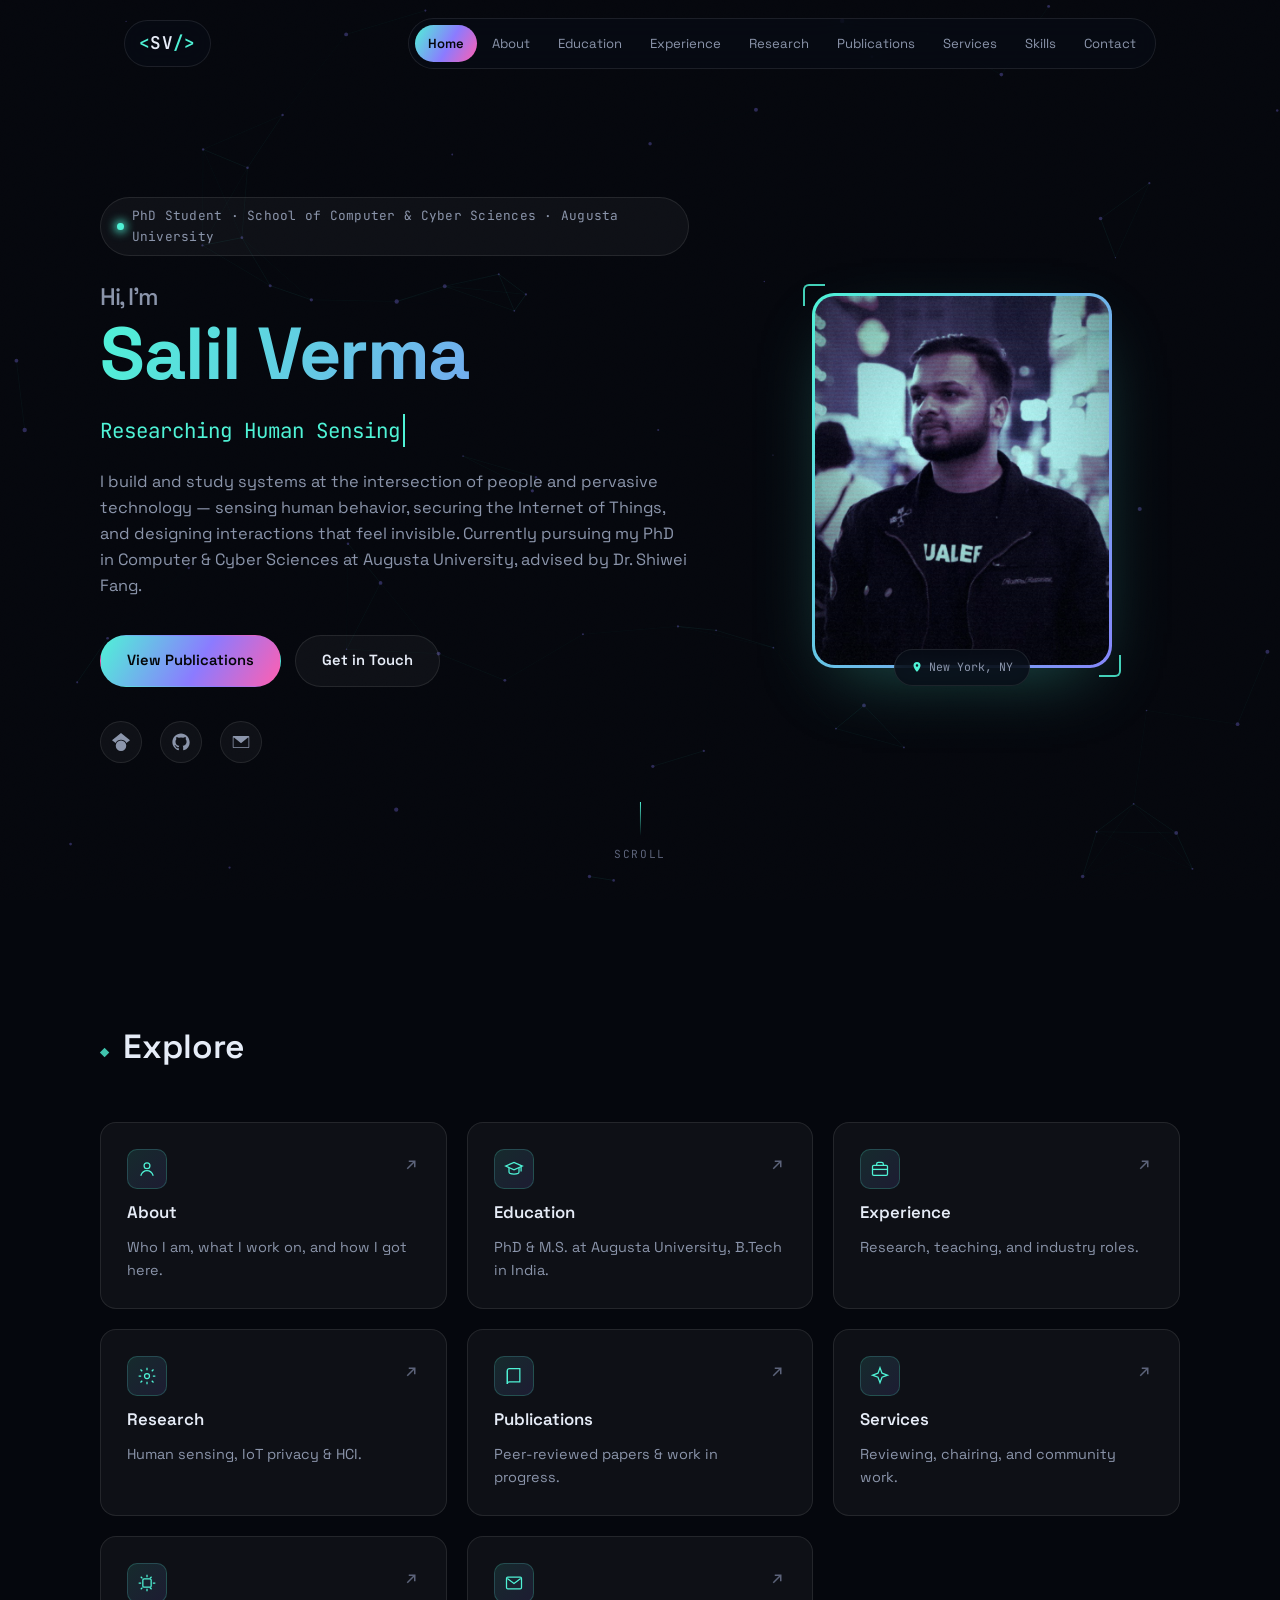
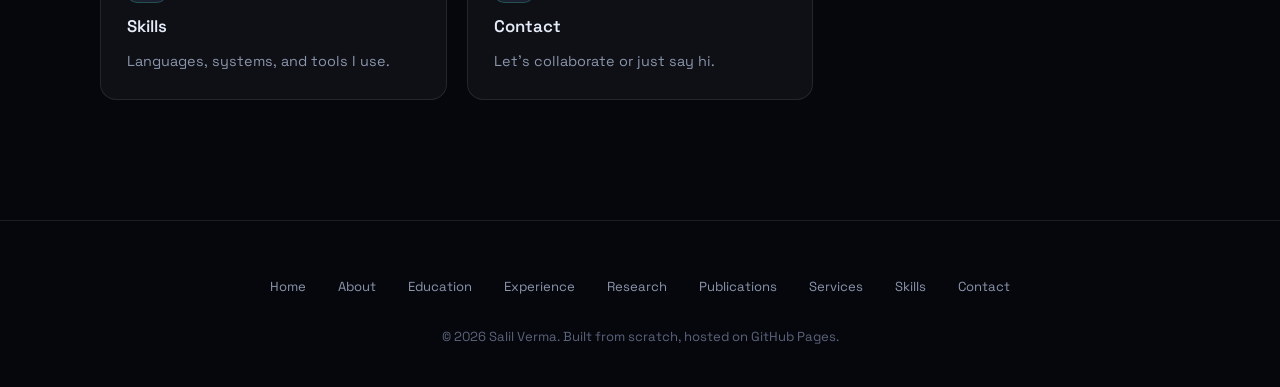
==== index.html @ 8c960db6 "Remove homepage stat cards Co-Authored-By: Claude Sonnet 5 <noreply@anthropic.com> Claude-Session: h" ====
<!DOCTYPE html>
<html lang="en">
<head>
<meta charset="UTF-8">
<meta name="viewport" content="width=device-width, initial-scale=1.0, viewport-fit=cover">
<title>Salil Verma — PhD Researcher | Human Sensing, IoT Privacy &amp; HCI</title>
<meta name="description" content="Salil Verma is a PhD student at the School of Computer and Cyber Sciences, Augusta University, researching human sensing, IoT privacy, and human-computer interaction.">
<meta name="keywords" content="Salil Verma, PhD Student, Augusta University, School of Computer and Cyber Sciences, Human Sensing, IoT Privacy, Human-Computer Interaction, HCI, Cyber-Physical Systems, Cyber Security Research">
<meta name="author" content="Salil Verma">
<meta name="robots" content="index, follow">
<link rel="canonical" href="https://salil5911.github.io/Personal_Web/">

<!-- Open Graph -->
<meta property="og:type" content="profile">
<meta property="og:title" content="Salil Verma — PhD Researcher | Human Sensing, IoT Privacy &amp; HCI">
<meta property="og:description" content="PhD student at the School of Computer and Cyber Sciences, Augusta University. Researching human sensing, IoT privacy, and human-computer interaction.">
<meta property="og:url" content="https://salil5911.github.io/Personal_Web/">
<meta property="og:image" content="https://salil5911.github.io/Personal_Web/assets/img/og-image.png">
<meta property="og:site_name" content="Salil Verma">

<!-- Twitter -->
<meta name="twitter:card" content="summary_large_image">
<meta name="twitter:title" content="Salil Verma — PhD Researcher | Human Sensing, IoT Privacy &amp; HCI">
<meta name="twitter:description" content="PhD student at the School of Computer and Cyber Sciences, Augusta University. Researching human sensing, IoT privacy, and human-computer interaction.">
<meta name="twitter:image" content="https://salil5911.github.io/Personal_Web/assets/img/og-image.png">

<link rel="icon" type="image/svg+xml" href="assets/img/favicon.svg">
<link rel="preconnect" href="https://fonts.googleapis.com">
<link rel="preconnect" href="https://fonts.gstatic.com" crossorigin>
<link href="https://fonts.googleapis.com/css2?family=Space+Grotesk:wght@400;500;600;700&family=JetBrains+Mono:wght@400;500;600&display=swap" rel="stylesheet">
<link rel="stylesheet" href="assets/css/style.css">

<script type="application/ld+json">
{
  "@context": "https://schema.org",
  "@type": "Person",
  "name": "Salil Verma",
  "url": "https://salil5911.github.io/Personal_Web/",
  "image": "https://salil5911.github.io/Personal_Web/assets/img/profile.jpg",
  "email": "mailto:salverma@augusta.edu",
  "jobTitle": "PhD Student",
  "affiliation": {
    "@type": "CollegeOrUniversity",
    "name": "Augusta University, School of Computer and Cyber Sciences",
    "url": "https://www.augusta.edu/ccs/"
  },
  "alumniOf": [
    { "@type": "CollegeOrUniversity", "name": "Augusta University" },
    { "@type": "CollegeOrUniversity", "name": "Jaypee University of Information Technology" }
  ],
  "knowsAbout": ["Human Sensing", "IoT Privacy", "Human-Computer Interaction", "Cyber-Physical Systems", "Cyber Security", "Ubiquitous Computing"],
  "sameAs": [
    "https://scholar.google.com/citations?user=LxXRFHMAAAAJ&hl=en",
    "https://github.com/salil5911"
  ]
}
</script>
</head>
<body>

<div class="noise-overlay" aria-hidden="true"></div>
<canvas id="net-canvas" aria-hidden="true"></canvas>

<div class="progress-bar" id="progress-bar" aria-hidden="true"></div>

<header class="nav-wrap">
  <nav class="nav" aria-label="Primary">
    <a href="index.html" class="nav-logo" aria-label="Salil Verma — home">
      <span class="nav-logo-bracket">&lt;</span>SV<span class="nav-logo-bracket">/&gt;</span>
    </a>
    <button class="nav-toggle" id="nav-toggle" aria-expanded="false" aria-controls="nav-links" aria-label="Toggle menu">
      <span></span><span></span><span></span>
    </button>
    <ul class="nav-links" id="nav-links">
      <li><a href="index.html" class="active">Home</a></li>
      <li><a href="about.html">About</a></li>
      <li><a href="education.html">Education</a></li>
      <li><a href="experience.html">Experience</a></li>
      <li><a href="research.html">Research</a></li>
      <li><a href="publications.html">Publications</a></li>
      <li><a href="services.html">Services</a></li>
      <li><a href="skills.html">Skills</a></li>
      <li><a href="contact.html">Contact</a></li>
    </ul>
  </nav>
</header>

<main id="top">

  <!-- HERO -->
  <section class="hero" id="hero">
    <div class="hero-grid">
      <div class="hero-copy">
        <p class="hero-eyebrow reveal">
          <span class="dot-live" aria-hidden="true"></span>
          PhD Student · School of Computer &amp; Cyber Sciences · Augusta University
        </p>
        <h1 class="hero-title reveal">
          <span class="hero-hello">Hi, I'm</span>
          <span class="gradient-text">Salil Verma</span>
        </h1>
        <p class="hero-role reveal">
          <span id="typed-text" class="typed-text"></span><span class="typed-cursor" aria-hidden="true">&nbsp;</span>
        </p>
        <p class="hero-desc reveal">
          I build and study systems at the intersection of people and pervasive technology —
          sensing human behavior, securing the Internet of Things, and designing interactions
          that feel invisible. Currently pursuing my PhD in Computer &amp; Cyber Sciences at
          Augusta University, advised by Dr. Shiwei Fang.
        </p>
        <div class="hero-actions reveal">
          <a class="btn btn-primary" href="publications.html">
            View Publications
          </a>
          <a class="btn btn-ghost" href="contact.html">
            Get in Touch
          </a>
        </div>
        <div class="hero-social reveal" aria-label="Social links">
          <a href="https://scholar.google.com/citations?user=LxXRFHMAAAAJ&hl=en" target="_blank" rel="noopener" aria-label="Google Scholar">
            <svg viewBox="0 0 24 24" fill="currentColor" aria-hidden="true"><path d="M12 24a7 7 0 1 1 0-14 7 7 0 0 1 0 14zm0-24L0 9.5l4.838 3.94A8 8 0 0 1 12 9a8 8 0 0 1 7.162 4.44L24 9.5z"/></svg>
          </a>
          <a href="https://github.com/salil5911" target="_blank" rel="noopener" aria-label="GitHub">
            <svg viewBox="0 0 24 24" fill="currentColor" aria-hidden="true"><path d="M12 .5C5.73.5.5 5.73.5 12c0 5.08 3.29 9.39 7.86 10.91.58.1.79-.25.79-.56 0-.27-.01-1.17-.02-2.12-3.2.7-3.88-1.36-3.88-1.36-.52-1.33-1.28-1.69-1.28-1.69-1.04-.71.08-.69.08-.69 1.15.08 1.76 1.18 1.76 1.18 1.03 1.76 2.7 1.25 3.36.96.1-.75.4-1.25.73-1.54-2.55-.29-5.24-1.28-5.24-5.69 0-1.26.45-2.29 1.18-3.09-.12-.29-.51-1.46.11-3.05 0 0 .97-.31 3.18 1.18a11.1 11.1 0 0 1 5.8 0c2.2-1.49 3.17-1.18 3.17-1.18.63 1.59.24 2.76.12 3.05.73.8 1.18 1.83 1.18 3.09 0 4.42-2.7 5.4-5.26 5.68.41.36.78 1.06.78 2.14 0 1.55-.01 2.79-.01 3.17 0 .31.21.67.8.56A10.52 10.52 0 0 0 23.5 12C23.5 5.73 18.27.5 12 .5z"/></svg>
          </a>
          <a href="mailto:salverma@augusta.edu" aria-label="Email">
            <svg viewBox="0 0 24 24" fill="currentColor" aria-hidden="true"><path d="M2 4h20a1 1 0 0 1 1 1v14a1 1 0 0 1-1 1H2a1 1 0 0 1-1-1V5a1 1 0 0 1 1-1zm19.4 2.1-9.1 7.1a.5.5 0 0 1-.6 0L2.6 6.1A.4.4 0 0 0 2 6.4V19h20V6.4a.4.4 0 0 0-.6-.3z"/></svg>
          </a>
        </div>
      </div>
      <div class="hero-portrait reveal">
        <div class="portrait-wrap">
          <div class="portrait-frame">
            <span class="corner corner-tl" aria-hidden="true"></span>
            <span class="corner corner-br" aria-hidden="true"></span>
            <div class="portrait-frame-inner">
              <img src="assets/img/profile.jpg" alt="Salil Verma" width="680" height="850" loading="eager">
              <div class="portrait-scanline" aria-hidden="true"></div>
            </div>
          </div>
          <span class="portrait-tag">
            <svg viewBox="0 0 24 24" fill="currentColor" aria-hidden="true"><path d="M12 2a7 7 0 0 0-7 7c0 5.25 7 13 7 13s7-7.75 7-13a7 7 0 0 0-7-7zm0 9.5A2.5 2.5 0 1 1 12 6.5a2.5 2.5 0 0 1 0 5z"/></svg>
            New York, NY
          </span>
        </div>
      </div>
    </div>
    <a href="#explore" class="scroll-cue" aria-label="Scroll to content">
      <span class="scroll-cue-line"></span>
      <span class="scroll-cue-text">scroll</span>
    </a>
  </section>

  <!-- QUICK STATS + EXPLORE HUB -->
  <section class="section" id="explore">
    <div class="section-inner">

      <h2 class="section-title reveal"><span class="tag-num">&#9670;</span> Explore</h2>
      <div class="explore-grid">

        <a class="explore-card reveal" href="about.html">
          <div class="explore-card-top">
            <div class="explore-card-icon">
              <svg viewBox="0 0 24 24" fill="none" stroke="currentColor" stroke-width="1.5" aria-hidden="true"><circle cx="12" cy="8" r="3.5"></circle><path d="M4.5 20c1.5-4 4.5-6 7.5-6s6 2 7.5 6"></path></svg>
            </div>
            <span class="explore-card-arrow"><svg viewBox="0 0 24 24" fill="none" stroke="currentColor" stroke-width="2"><path d="M7 17 17 7M9 7h8v8"></path></svg></span>
          </div>
          <h3>About</h3>
          <p>Who I am, what I work on, and how I got here.</p>
        </a>

        <a class="explore-card reveal" href="education.html">
          <div class="explore-card-top">
            <div class="explore-card-icon">
              <svg viewBox="0 0 24 24" fill="none" stroke="currentColor" stroke-width="1.5" aria-hidden="true"><path d="M2 8.5 12 4l10 4.5-10 4.5-10-4.5Z"></path><path d="M6 10.7v4.8c0 1.4 2.7 2.5 6 2.5s6-1.1 6-2.5v-4.8"></path><path d="M20.5 9v6"></path></svg>
            </div>
            <span class="explore-card-arrow"><svg viewBox="0 0 24 24" fill="none" stroke="currentColor" stroke-width="2"><path d="M7 17 17 7M9 7h8v8"></path></svg></span>
          </div>
          <h3>Education</h3>
          <p>PhD &amp; M.S. at Augusta University, B.Tech in India.</p>
        </a>

        <a class="explore-card reveal" href="experience.html">
          <div class="explore-card-top">
            <div class="explore-card-icon">
              <svg viewBox="0 0 24 24" fill="none" stroke="currentColor" stroke-width="1.5" aria-hidden="true"><rect x="3" y="7.5" width="18" height="12" rx="1.5"></rect><path d="M8 7.5V6a2 2 0 0 1 2-2h4a2 2 0 0 1 2 2v1.5"></path><path d="M3 12.5h18"></path></svg>
            </div>
            <span class="explore-card-arrow"><svg viewBox="0 0 24 24" fill="none" stroke="currentColor" stroke-width="2"><path d="M7 17 17 7M9 7h8v8"></path></svg></span>
          </div>
          <h3>Experience</h3>
          <p>Research, teaching, and industry roles.</p>
        </a>

        <a class="explore-card reveal" href="research.html">
          <div class="explore-card-top">
            <div class="explore-card-icon">
              <svg viewBox="0 0 24 24" fill="none" stroke="currentColor" stroke-width="1.5" aria-hidden="true"><circle cx="12" cy="12" r="3"></circle><path d="M12 2v3M12 19v3M4.2 4.2l2.1 2.1M17.7 17.7l2.1 2.1M2 12h3M19 12h3M4.2 19.8l2.1-2.1M17.7 6.3l2.1-2.1"></path></svg>
            </div>
            <span class="explore-card-arrow"><svg viewBox="0 0 24 24" fill="none" stroke="currentColor" stroke-width="2"><path d="M7 17 17 7M9 7h8v8"></path></svg></span>
          </div>
          <h3>Research</h3>
          <p>Human sensing, IoT privacy &amp; HCI.</p>
        </a>

        <a class="explore-card reveal" href="publications.html">
          <div class="explore-card-top">
            <div class="explore-card-icon">
              <svg viewBox="0 0 24 24" fill="none" stroke="currentColor" stroke-width="1.5" aria-hidden="true"><path d="M4 5.5A2.5 2.5 0 0 1 6.5 3H19v16H6.5A2.5 2.5 0 0 0 4 21.5v-16Z"></path><path d="M4 5.5v16"></path></svg>
            </div>
            <span class="explore-card-arrow"><svg viewBox="0 0 24 24" fill="none" stroke="currentColor" stroke-width="2"><path d="M7 17 17 7M9 7h8v8"></path></svg></span>
          </div>
          <h3>Publications</h3>
          <p>Peer-reviewed papers &amp; work in progress.</p>
        </a>

        <a class="explore-card reveal" href="services.html">
          <div class="explore-card-top">
            <div class="explore-card-icon">
              <svg viewBox="0 0 24 24" fill="none" stroke="currentColor" stroke-width="1.5" aria-hidden="true"><path d="m12 2 2.4 6.6L21 11l-6.6 2.4L12 20l-2.4-6.6L3 11l6.6-2.4Z"></path></svg>
            </div>
            <span class="explore-card-arrow"><svg viewBox="0 0 24 24" fill="none" stroke="currentColor" stroke-width="2"><path d="M7 17 17 7M9 7h8v8"></path></svg></span>
          </div>
          <h3>Services</h3>
          <p>Reviewing, chairing, and community work.</p>
        </a>

        <a class="explore-card reveal" href="skills.html">
          <div class="explore-card-top">
            <div class="explore-card-icon">
              <svg viewBox="0 0 24 24" fill="none" stroke="currentColor" stroke-width="1.5" aria-hidden="true"><rect x="7" y="7" width="10" height="10" rx="1.5"></rect><path d="M12 2v3M12 19v3M2 12h3M19 12h3M4.5 4.5l2 2M17.5 4.5l-2 2M4.5 19.5l2-2M17.5 19.5l-2-2"></path></svg>
            </div>
            <span class="explore-card-arrow"><svg viewBox="0 0 24 24" fill="none" stroke="currentColor" stroke-width="2"><path d="M7 17 17 7M9 7h8v8"></path></svg></span>
          </div>
          <h3>Skills</h3>
          <p>Languages, systems, and tools I use.</p>
        </a>

        <a class="explore-card reveal" href="contact.html">
          <div class="explore-card-top">
            <div class="explore-card-icon">
              <svg viewBox="0 0 24 24" fill="none" stroke="currentColor" stroke-width="1.5" aria-hidden="true"><rect x="3" y="5" width="18" height="14" rx="1.5"></rect><path d="m4 6.5 8 6 8-6"></path></svg>
            </div>
            <span class="explore-card-arrow"><svg viewBox="0 0 24 24" fill="none" stroke="currentColor" stroke-width="2"><path d="M7 17 17 7M9 7h8v8"></path></svg></span>
          </div>
          <h3>Contact</h3>
          <p>Let's collaborate or just say hi.</p>
        </a>

      </div>
    </div>
  </section>

</main>

<footer class="site-footer">
  <nav class="footer-links" aria-label="Footer">
    <a href="index.html">Home</a>
    <a href="about.html">About</a>
    <a href="education.html">Education</a>
    <a href="experience.html">Experience</a>
    <a href="research.html">Research</a>
    <a href="publications.html">Publications</a>
    <a href="services.html">Services</a>
    <a href="skills.html">Skills</a>
    <a href="contact.html">Contact</a>
  </nav>
  <p>&copy; <span id="year"></span> Salil Verma. Built from scratch, hosted on GitHub Pages.</p>
</footer>

<script src="assets/js/main.js"></script>
</body>
</html>
---- assets/css/style.css ----
/* ---------- design tokens ---------- */
:root {
  --bg: #05070d;
  --bg-alt: #080b14;
  --surface: rgba(255, 255, 255, 0.04);
  --surface-border: rgba(255, 255, 255, 0.09);
  --text: #e6ecf7;
  --text-dim: #8b95ab;
  --text-dimmer: #5c637a;
  --cyan: #4ff3d6;
  --violet: #8b7bff;
  --pink: #ff5fb0;
  --gradient: linear-gradient(120deg, var(--cyan), var(--violet) 55%, var(--pink));
  --font-display: "Space Grotesk", system-ui, sans-serif;
  --font-mono: "JetBrains Mono", ui-monospace, "SFMono-Regular", monospace;
  --container: 1080px;
  --radius: 16px;
  color-scheme: dark;
}

/* ---------- reset ---------- */
* { box-sizing: border-box; }
html { scroll-behavior: smooth; }
body {
  margin: 0;
  background: var(--bg);
  color: var(--text);
  font-family: var(--font-display);
  line-height: 1.6;
  -webkit-font-smoothing: antialiased;
  overflow-x: hidden;
}
img { max-width: 100%; display: block; }
a { color: inherit; text-decoration: none; }
ul { list-style: none; margin: 0; padding: 0; }
h1, h2, h3, p { margin: 0; }
[hidden] { display: none !important; }

@media (prefers-reduced-motion: reduce) {
  html { scroll-behavior: auto; }
  * { animation-duration: 0.001ms !important; animation-iteration-count: 1 !important; transition-duration: 0.001ms !important; }
}

/* ---------- background layers ---------- */
#net-canvas {
  position: fixed;
  inset: 0;
  z-index: 0;
  width: 100%;
  height: 100%;
  opacity: 0.55;
}

.noise-overlay {
  position: fixed;
  inset: 0;
  z-index: 1;
  pointer-events: none;
  opacity: 0.035;
  mix-blend-mode: overlay;
  background-image: url("data:image/svg+xml,%3Csvg xmlns='http://www.w3.org/2000/svg' width='120' height='120'%3E%3Cfilter id='n'%3E%3CfeTurbulence type='fractalNoise' baseFrequency='0.9' numOctaves='2' stitchTiles='stitch'/%3E%3C/filter%3E%3Crect width='100%25' height='100%25' filter='url(%23n)'/%3E%3C/svg%3E");
}

.progress-bar {
  position: fixed;
  top: 0; left: 0;
  height: 2px;
  width: 0%;
  background: var(--gradient);
  z-index: 60;
  transition: width 0.1s linear;
}

/* ---------- nav ---------- */
.nav-wrap {
  position: fixed;
  top: 0; left: 0; right: 0;
  z-index: 50;
  padding: env(safe-area-inset-top, 0px) 0 0;
}
.nav {
  max-width: var(--container);
  margin: 0 auto;
  display: flex;
  align-items: center;
  justify-content: space-between;
  padding: 18px 24px;
}
.nav-logo {
  font-family: var(--font-mono);
  font-weight: 600;
  font-size: 1.1rem;
  letter-spacing: 0.02em;
  padding: 8px 14px;
  border-radius: 999px;
  background: rgba(8, 12, 22, 0.6);
  backdrop-filter: blur(12px);
  border: 1px solid var(--surface-border);
}
.nav-logo-bracket { color: var(--cyan); }

.nav-links {
  display: flex;
  gap: 2px;
  padding: 6px;
  border-radius: 999px;
  background: rgba(8, 12, 22, 0.6);
  backdrop-filter: blur(12px);
  border: 1px solid var(--surface-border);
}
.nav-links a {
  display: block;
  padding: 8px 13px;
  font-size: 0.82rem;
  white-space: nowrap;
  color: var(--text-dim);
  border-radius: 999px;
  transition: color 0.25s ease, background 0.25s ease;
}
.nav-links a:hover { color: var(--text); }
.nav-links a.active {
  color: var(--bg);
  background: var(--gradient);
  font-weight: 600;
}

.nav-toggle {
  display: none;
  flex-direction: column;
  justify-content: center;
  gap: 5px;
  width: 40px;
  height: 40px;
  border-radius: 10px;
  border: 1px solid var(--surface-border);
  background: rgba(8, 12, 22, 0.6);
  cursor: pointer;
}
.nav-toggle span {
  display: block;
  width: 18px;
  height: 2px;
  margin: 0 auto;
  background: var(--text);
  transition: transform 0.25s ease, opacity 0.25s ease;
}
.nav-toggle[aria-expanded="true"] span:nth-child(1) { transform: translateY(7px) rotate(45deg); }
.nav-toggle[aria-expanded="true"] span:nth-child(2) { opacity: 0; }
.nav-toggle[aria-expanded="true"] span:nth-child(3) { transform: translateY(-7px) rotate(-45deg); }

/* ---------- layout helpers ---------- */
main, header, footer { position: relative; z-index: 2; }

.section { padding: 120px 24px; }
.section-alt { background: linear-gradient(180deg, transparent, rgba(139, 123, 255, 0.035) 30%, rgba(139, 123, 255, 0.035) 70%, transparent); }
.section-inner { max-width: var(--container); margin: 0 auto; }

.section-title {
  font-size: clamp(1.6rem, 3vw, 2.1rem);
  font-weight: 600;
  margin-bottom: 48px;
  display: flex;
  align-items: baseline;
  gap: 14px;
}
.tag-num {
  font-family: var(--font-mono);
  font-size: 0.95rem;
  color: var(--cyan);
  opacity: 0.8;
}

/* ---------- hero ---------- */
.hero {
  min-height: 100svh;
  display: flex;
  flex-direction: column;
  align-items: center;
  justify-content: center;
  padding: 140px 24px 80px;
  position: relative;
}
.hero-inner { max-width: 760px; }

.hero-grid {
  display: grid;
  grid-template-columns: 1.15fr 0.85fr;
  grid-template-areas: "copy portrait";
  align-items: center;
  gap: 56px;
  max-width: 1080px;
  width: 100%;
  text-align: left;
}
.hero-copy { grid-area: copy; }
.hero-portrait { grid-area: portrait; display: flex; justify-content: center; }
.hero-copy .hero-desc { margin: 0 0 36px; }
.hero-copy .hero-actions,
.hero-copy .hero-social { justify-content: flex-start; }

/* ---------- portrait frame ---------- */
.portrait-wrap {
  position: relative;
  width: min(300px, 72vw);
}
.portrait-frame {
  position: relative;
  aspect-ratio: 4 / 5;
  border-radius: 22px;
  padding: 3px;
  background: var(--gradient);
  background-size: 200% 200%;
  animation: shift 8s ease infinite;
  box-shadow: 0 25px 70px -25px rgba(79, 243, 214, 0.35);
}
.portrait-frame-inner {
  position: relative;
  width: 100%;
  height: 100%;
  border-radius: 20px;
  overflow: hidden;
  background: var(--bg);
}
.portrait-frame-inner img {
  width: 100%;
  height: 100%;
  object-fit: cover;
  display: block;
}
.portrait-scanline {
  position: absolute;
  inset: 0;
  background: linear-gradient(rgba(79, 243, 214, 0.09) 50%, transparent 50%);
  background-size: 100% 4px;
  pointer-events: none;
  mix-blend-mode: overlay;
}
.corner {
  position: absolute;
  width: 22px;
  height: 22px;
  border: 2px solid var(--cyan);
  opacity: 0.85;
}
.corner-tl { top: -9px; left: -9px; border-right: none; border-bottom: none; border-radius: 6px 0 0 0; }
.corner-br { bottom: -9px; right: -9px; border-left: none; border-top: none; border-radius: 0 0 6px 0; }

.portrait-tag {
  position: absolute;
  left: 50%;
  bottom: -18px;
  transform: translateX(-50%);
  display: inline-flex;
  align-items: center;
  gap: 6px;
  white-space: nowrap;
  padding: 8px 16px;
  border-radius: 999px;
  font-family: var(--font-mono);
  font-size: 0.72rem;
  color: var(--text-dim);
  background: rgba(8, 12, 22, 0.85);
  backdrop-filter: blur(10px);
  border: 1px solid var(--surface-border);
}
.portrait-tag svg { width: 12px; height: 12px; color: var(--cyan); flex-shrink: 0; }

.hero-eyebrow {
  display: inline-flex;
  align-items: center;
  gap: 8px;
  font-family: var(--font-mono);
  font-size: 0.8rem;
  color: var(--text-dim);
  letter-spacing: 0.02em;
  padding: 8px 16px;
  border-radius: 999px;
  border: 1px solid var(--surface-border);
  background: var(--surface);
  margin-bottom: 28px;
}
.dot-live {
  width: 7px; height: 7px;
  border-radius: 50%;
  background: var(--cyan);
  box-shadow: 0 0 10px 2px var(--cyan);
  animation: pulse 2s ease-in-out infinite;
}
@keyframes pulse { 0%, 100% { opacity: 1; } 50% { opacity: 0.35; } }

.hero-title {
  font-size: clamp(2.4rem, 7vw, 4.6rem);
  font-weight: 700;
  line-height: 1.08;
  letter-spacing: -0.02em;
  display: flex;
  flex-direction: column;
  gap: 4px;
  margin-bottom: 20px;
}
.hero-hello {
  font-size: clamp(1.1rem, 2.4vw, 1.5rem);
  font-weight: 500;
  color: var(--text-dim);
}
.gradient-text {
  background: var(--gradient);
  background-size: 200% 200%;
  -webkit-background-clip: text;
  background-clip: text;
  color: transparent;
  animation: shift 8s ease infinite;
}
@keyframes shift {
  0%, 100% { background-position: 0% 50%; }
  50% { background-position: 100% 50%; }
}

.hero-role {
  font-family: var(--font-mono);
  font-size: clamp(1rem, 2.4vw, 1.3rem);
  color: var(--cyan);
  min-height: 1.6em;
  margin-bottom: 22px;
}
.typed-cursor {
  display: inline-block;
  width: 2px;
  background: var(--cyan);
  margin-left: 3px;
  animation: blink 0.9s step-end infinite;
}
@keyframes blink { 50% { opacity: 0; } }

.hero-desc {
  color: var(--text-dim);
  font-size: 1.02rem;
  max-width: 620px;
  margin: 0 auto 36px;
}

.hero-actions {
  display: flex;
  gap: 14px;
  justify-content: center;
  flex-wrap: wrap;
  margin-bottom: 34px;
}

.btn {
  display: inline-flex;
  align-items: center;
  gap: 10px;
  padding: 13px 26px;
  border-radius: 999px;
  font-size: 0.92rem;
  font-weight: 600;
  border: 1px solid transparent;
  cursor: pointer;
  transition: transform 0.2s ease, box-shadow 0.2s ease, border-color 0.2s ease, background 0.2s ease;
  white-space: nowrap;
}
.btn svg { width: 18px; height: 18px; }
.btn-primary {
  background: var(--gradient);
  color: #050608;
  box-shadow: 0 0 0 0 rgba(79, 243, 214, 0.4);
}
.btn-primary:hover { transform: translateY(-2px); box-shadow: 0 10px 30px -8px rgba(79, 243, 214, 0.45); }
.btn-ghost {
  background: var(--surface);
  border-color: var(--surface-border);
  color: var(--text);
}
.btn-ghost:hover { border-color: var(--cyan); color: var(--cyan); transform: translateY(-2px); }
.btn-wide { width: fit-content; }

.hero-social { display: flex; gap: 18px; justify-content: center; }
.hero-social a {
  width: 42px; height: 42px;
  display: grid; place-items: center;
  border-radius: 50%;
  border: 1px solid var(--surface-border);
  background: var(--surface);
  color: var(--text-dim);
  transition: color 0.2s ease, border-color 0.2s ease, transform 0.2s ease;
}
.hero-social a svg { width: 18px; height: 18px; }
.hero-social a:hover { color: var(--cyan); border-color: var(--cyan); transform: translateY(-3px); }

.scroll-cue {
  position: absolute;
  bottom: 36px;
  left: 50%;
  transform: translateX(-50%);
  display: flex;
  flex-direction: column;
  align-items: center;
  gap: 10px;
  color: var(--text-dimmer);
  font-family: var(--font-mono);
  font-size: 0.7rem;
  letter-spacing: 0.15em;
  text-transform: uppercase;
}
.scroll-cue-line {
  width: 1px; height: 34px;
  background: linear-gradient(var(--cyan), transparent);
  animation: scrollcue 2s ease-in-out infinite;
}
@keyframes scrollcue { 0% { opacity: 0.2; } 50% { opacity: 1; } 100% { opacity: 0.2; } }

/* ---------- about ---------- */
.about-grid {
  display: grid;
  grid-template-columns: 1.1fr 0.9fr;
  gap: 56px;
  align-items: center;
}
.about-copy p { color: var(--text-dim); margin-bottom: 18px; font-size: 1.02rem; }
.about-copy strong { color: var(--text); font-weight: 600; }

.terminal {
  border-radius: var(--radius);
  overflow: hidden;
  border: 1px solid var(--surface-border);
  background: rgba(10, 13, 22, 0.75);
  backdrop-filter: blur(14px);
  box-shadow: 0 20px 60px -20px rgba(0, 0, 0, 0.6);
}
.terminal-bar {
  display: flex;
  align-items: center;
  gap: 8px;
  padding: 12px 16px;
  border-bottom: 1px solid var(--surface-border);
}
.dot { width: 10px; height: 10px; border-radius: 50%; }
.dot-r { background: #ff5f57; }
.dot-y { background: #febc2e; }
.dot-g { background: #28c840; }
.terminal-title {
  margin-left: 8px;
  font-family: var(--font-mono);
  font-size: 0.75rem;
  color: var(--text-dimmer);
}
.terminal-body { padding: 20px 20px 24px; font-family: var(--font-mono); font-size: 0.88rem; }
.terminal-body p { margin-bottom: 8px; }
.prompt { color: var(--cyan); margin-right: 8px; }
.out { color: var(--text-dim); margin-bottom: 16px; padding-left: 18px; }
.out-accent { color: var(--pink); }
.blink-block { animation: blink 0.9s step-end infinite; }

/* ---------- cards ---------- */
.card-grid {
  display: grid;
  grid-template-columns: repeat(3, 1fr);
  gap: 24px;
}
.card {
  padding: 32px 26px;
  border-radius: var(--radius);
  background: var(--surface);
  border: 1px solid var(--surface-border);
  backdrop-filter: blur(10px);
  transition: transform 0.3s ease, border-color 0.3s ease, background 0.3s ease;
}
.card:hover {
  transform: translateY(-6px);
  border-color: rgba(79, 243, 214, 0.35);
  background: rgba(255, 255, 255, 0.06);
}
.card-icon {
  width: 48px; height: 48px;
  display: grid; place-items: center;
  border-radius: 12px;
  margin-bottom: 20px;
  color: var(--cyan);
  background: linear-gradient(135deg, rgba(79, 243, 214, 0.12), rgba(139, 123, 255, 0.12));
  border: 1px solid rgba(79, 243, 214, 0.2);
}
.card-icon svg { width: 24px; height: 24px; }
.card h3 { font-size: 1.1rem; font-weight: 600; margin-bottom: 10px; }
.card p { color: var(--text-dim); font-size: 0.94rem; }

/* ---------- publications ---------- */
.pub-panel {
  display: flex;
  align-items: center;
  justify-content: space-between;
  gap: 32px;
  flex-wrap: wrap;
  padding: 44px;
  border-radius: 20px;
  background: linear-gradient(135deg, rgba(79, 243, 214, 0.06), rgba(139, 123, 255, 0.06));
  border: 1px solid var(--surface-border);
}
.pub-panel-text { flex: 1; min-width: 260px; color: var(--text-dim); font-size: 1.02rem; }

/* ---------- skills ---------- */
.skills-wrap { display: grid; gap: 32px; }
.skill-group h3 {
  font-family: var(--font-mono);
  font-size: 0.85rem;
  color: var(--text-dimmer);
  text-transform: uppercase;
  letter-spacing: 0.08em;
  margin-bottom: 14px;
}
.chip-row { display: flex; flex-wrap: wrap; gap: 10px; }
.chip {
  padding: 9px 16px;
  border-radius: 999px;
  font-size: 0.86rem;
  border: 1px solid var(--surface-border);
  background: var(--surface);
  color: var(--text-dim);
  transition: color 0.2s ease, border-color 0.2s ease;
}
.chip:hover { color: var(--cyan); border-color: var(--cyan); }

/* ---------- contact ---------- */
.contact-grid { text-align: center; }
.contact-lead {
  max-width: 520px;
  margin: 0 auto 36px;
  color: var(--text-dim);
  font-size: 1.05rem;
}
.contact-links {
  display: flex;
  gap: 16px;
  justify-content: center;
  flex-wrap: wrap;
}
.contact-link {
  display: inline-flex;
  align-items: center;
  gap: 10px;
  padding: 14px 22px;
  border-radius: 999px;
  border: 1px solid var(--surface-border);
  background: var(--surface);
  font-size: 0.92rem;
  font-weight: 500;
  transition: transform 0.2s ease, border-color 0.2s ease, color 0.2s ease;
}
.contact-link svg { width: 18px; height: 18px; color: var(--cyan); }
.contact-link:hover { transform: translateY(-3px); border-color: var(--cyan); color: var(--cyan); }

/* ---------- footer ---------- */
.site-footer {
  padding: 48px 24px 40px;
  padding-bottom: calc(40px + env(safe-area-inset-bottom, 0px));
  text-align: center;
  color: var(--text-dimmer);
  font-size: 0.82rem;
  border-top: 1px solid var(--surface-border);
}
.footer-links {
  display: flex;
  flex-wrap: wrap;
  justify-content: center;
  gap: 8px 4px;
  margin-bottom: 22px;
}
.footer-links a {
  padding: 7px 14px;
  font-size: 0.82rem;
  color: var(--text-dim);
  border-radius: 999px;
  transition: color 0.2s ease, background 0.2s ease;
}
.footer-links a:hover { color: var(--cyan); background: var(--surface); }
.footer-links a.active { color: var(--cyan); }
.site-footer p { max-width: 480px; margin: 0 auto; }

/* ---------- page hero (sub-pages) ---------- */
.page-hero {
  padding: 150px 24px 70px;
  text-align: center;
}
.page-hero-inner { max-width: 720px; margin: 0 auto; }
.page-hero .hero-eyebrow { margin-bottom: 22px; }
.page-hero h1 {
  font-size: clamp(2rem, 5vw, 3.2rem);
  font-weight: 700;
  letter-spacing: -0.02em;
  margin-bottom: 16px;
}
.page-hero p {
  color: var(--text-dim);
  font-size: 1.02rem;
  max-width: 600px;
  margin: 0 auto;
}

/* ---------- explore hub grid (home) ---------- */
.explore-grid {
  display: grid;
  grid-template-columns: repeat(3, 1fr);
  gap: 20px;
}
.explore-card {
  display: flex;
  flex-direction: column;
  gap: 10px;
  padding: 26px;
  border-radius: var(--radius);
  background: var(--surface);
  border: 1px solid var(--surface-border);
  transition: transform 0.3s ease, border-color 0.3s ease, background 0.3s ease;
}
.explore-card:hover { transform: translateY(-6px); border-color: rgba(79, 243, 214, 0.35); background: rgba(255, 255, 255, 0.06); }
.explore-card-top { display: flex; align-items: center; justify-content: space-between; }
.explore-card-icon {
  width: 40px; height: 40px;
  display: grid; place-items: center;
  border-radius: 10px;
  color: var(--cyan);
  background: linear-gradient(135deg, rgba(79, 243, 214, 0.12), rgba(139, 123, 255, 0.12));
  border: 1px solid rgba(79, 243, 214, 0.2);
}
.explore-card-icon svg { width: 20px; height: 20px; }
.explore-card-arrow { color: var(--text-dimmer); transition: transform 0.25s ease, color 0.25s ease; }
.explore-card-arrow svg { width: 18px; height: 18px; }
.explore-card:hover .explore-card-arrow { color: var(--cyan); transform: translate(3px, -3px); }
.explore-card h3 { font-size: 1.05rem; font-weight: 600; }
.explore-card p { color: var(--text-dim); font-size: 0.9rem; }

/* ---------- timeline (education / experience) ---------- */
.timeline { position: relative; padding-left: 32px; }
.timeline::before {
  content: "";
  position: absolute;
  left: 5px; top: 6px; bottom: 6px;
  width: 1px;
  background: linear-gradient(var(--cyan), var(--violet), var(--pink));
  opacity: 0.4;
}
.timeline-item { position: relative; padding-bottom: 44px; }
.timeline-item:last-child { padding-bottom: 0; }
.timeline-dot {
  position: absolute;
  left: -32px; top: 6px;
  width: 11px; height: 11px;
  border-radius: 50%;
  background: var(--bg);
  border: 2px solid var(--cyan);
  box-shadow: 0 0 0 4px rgba(79, 243, 214, 0.12);
}
.timeline-item.is-current .timeline-dot {
  background: var(--cyan);
  box-shadow: 0 0 0 4px rgba(79, 243, 214, 0.22), 0 0 14px 2px var(--cyan);
}
.timeline-card {
  padding: 26px 28px;
  border-radius: var(--radius);
  background: var(--surface);
  border: 1px solid var(--surface-border);
}
.timeline-date {
  display: inline-block;
  font-family: var(--font-mono);
  font-size: 0.76rem;
  letter-spacing: 0.04em;
  color: var(--cyan);
  padding: 4px 12px;
  border-radius: 999px;
  background: rgba(79, 243, 214, 0.08);
  border: 1px solid rgba(79, 243, 214, 0.2);
  margin-bottom: 14px;
}
.timeline-card h3 { font-size: 1.15rem; font-weight: 600; margin-bottom: 4px; }
.timeline-org { color: var(--text-dim); font-size: 0.92rem; margin-bottom: 4px; }
.timeline-meta { color: var(--text-dimmer); font-size: 0.82rem; margin-bottom: 14px; font-family: var(--font-mono); }
.timeline-card ul { display: flex; flex-direction: column; gap: 8px; }
.timeline-card li {
  color: var(--text-dim);
  font-size: 0.92rem;
  padding-left: 18px;
  position: relative;
}
.timeline-card li::before {
  content: "";
  position: absolute;
  left: 0; top: 0.6em;
  width: 6px; height: 1px;
  background: var(--cyan);
}

/* ---------- publications ---------- */
.pub-intro {
  display: flex;
  align-items: center;
  justify-content: space-between;
  gap: 24px;
  flex-wrap: wrap;
  padding: 30px 36px;
  border-radius: 20px;
  background: linear-gradient(135deg, rgba(79, 243, 214, 0.06), rgba(139, 123, 255, 0.06));
  border: 1px solid var(--surface-border);
  margin-bottom: 56px;
}
.pub-intro p { color: var(--text-dim); flex: 1; min-width: 240px; }

.pub-group-title {
  font-family: var(--font-mono);
  font-size: 0.82rem;
  letter-spacing: 0.08em;
  text-transform: uppercase;
  color: var(--text-dimmer);
  margin: 40px 0 18px;
}
.pub-group-title:first-of-type { margin-top: 0; }

.pub-list { display: flex; flex-direction: column; gap: 14px; }
.pub-card {
  padding: 22px 26px;
  border-radius: var(--radius);
  background: var(--surface);
  border: 1px solid var(--surface-border);
  transition: border-color 0.25s ease, background 0.25s ease;
}
.pub-card:hover { border-color: rgba(79, 243, 214, 0.3); background: rgba(255, 255, 255, 0.055); }
.pub-card-title { font-size: 1rem; font-weight: 600; margin-bottom: 8px; line-height: 1.45; }
.pub-card-authors { color: var(--text-dim); font-size: 0.88rem; margin-bottom: 6px; }
.pub-card-authors strong { color: var(--text); font-weight: 600; }
.pub-card-venue { color: var(--text-dimmer); font-size: 0.85rem; font-family: var(--font-mono); }
.pub-card-foot { display: flex; align-items: center; gap: 14px; margin-top: 12px; flex-wrap: wrap; }
.pub-status {
  font-family: var(--font-mono);
  font-size: 0.72rem;
  letter-spacing: 0.04em;
  padding: 3px 10px;
  border-radius: 999px;
  border: 1px solid var(--surface-border);
  color: var(--text-dimmer);
}
.pub-status.is-review { color: var(--violet); border-color: rgba(139, 123, 255, 0.35); }
.pub-status.is-forthcoming { color: var(--pink); border-color: rgba(255, 95, 176, 0.35); }
.pub-doi { font-size: 0.82rem; color: var(--cyan); }
.pub-doi:hover { text-decoration: underline; }

/* ---------- services ---------- */
.service-list { display: flex; flex-direction: column; gap: 18px; }
.service-card {
  display: flex;
  gap: 20px;
  padding: 28px;
  border-radius: var(--radius);
  background: var(--surface);
  border: 1px solid var(--surface-border);
}
.service-icon {
  flex-shrink: 0;
  width: 46px; height: 46px;
  display: grid; place-items: center;
  border-radius: 12px;
  color: var(--cyan);
  background: linear-gradient(135deg, rgba(79, 243, 214, 0.12), rgba(139, 123, 255, 0.12));
  border: 1px solid rgba(79, 243, 214, 0.2);
}
.service-icon svg { width: 22px; height: 22px; }
.service-body h3 { font-size: 1.05rem; font-weight: 600; margin-bottom: 6px; }
.service-body p { color: var(--text-dim); font-size: 0.92rem; margin-bottom: 10px; }
.service-tag {
  display: inline-block;
  font-family: var(--font-mono);
  font-size: 0.72rem;
  color: var(--text-dimmer);
  padding: 3px 10px;
  border-radius: 999px;
  border: 1px solid var(--surface-border);
  margin-right: 8px;
}
.service-link { color: var(--cyan); font-size: 0.88rem; }
.service-link:hover { text-decoration: underline; }

/* ---------- reveal animation ---------- */
.reveal {
  opacity: 0;
  transform: translateY(24px);
  transition: opacity 0.7s ease, transform 0.7s ease;
}
.reveal.is-visible { opacity: 1; transform: translateY(0); }
.hero .reveal { transition-delay: calc(var(--reveal-i, 0) * 0.08s); }

/* ---------- responsive ---------- */
@media (max-width: 860px) {
  .about-grid { grid-template-columns: 1fr; }
  .card-grid { grid-template-columns: 1fr; }
  .explore-grid { grid-template-columns: 1fr 1fr; }
  .service-card { flex-direction: column; }

  .hero-grid {
    grid-template-columns: 1fr;
    grid-template-areas: "portrait" "copy";
    text-align: center;
    gap: 44px;
  }
  .hero-copy .hero-desc { margin: 0 auto 36px; }
  .hero-copy .hero-actions,
  .hero-copy .hero-social { justify-content: center; }
  .portrait-wrap { margin: 0 auto 12px; }
}

@media (max-width: 520px) {
  .explore-grid { grid-template-columns: 1fr; }
  .timeline { padding-left: 24px; }
  .timeline-dot { left: -24px; }
}

@media (max-width: 1040px) {
  .nav-toggle { display: flex; }
  .nav-links {
    position: absolute;
    top: calc(100% + 10px);
    right: 24px;
    left: 24px;
    flex-direction: column;
    gap: 2px;
    padding: 10px;
    border-radius: 18px;
    opacity: 0;
    pointer-events: none;
    transform: translateY(-8px);
    transition: opacity 0.25s ease, transform 0.25s ease;
  }
  .nav-links.is-open {
    opacity: 1;
    pointer-events: auto;
    transform: translateY(0);
  }
  .nav-links a { padding: 12px 16px; }
  .section { padding: 90px 20px; }
  .pub-panel { padding: 30px 24px; justify-content: center; text-align: center; }
}

@media (max-width: 420px) {
  .hero-social { gap: 12px; }
}
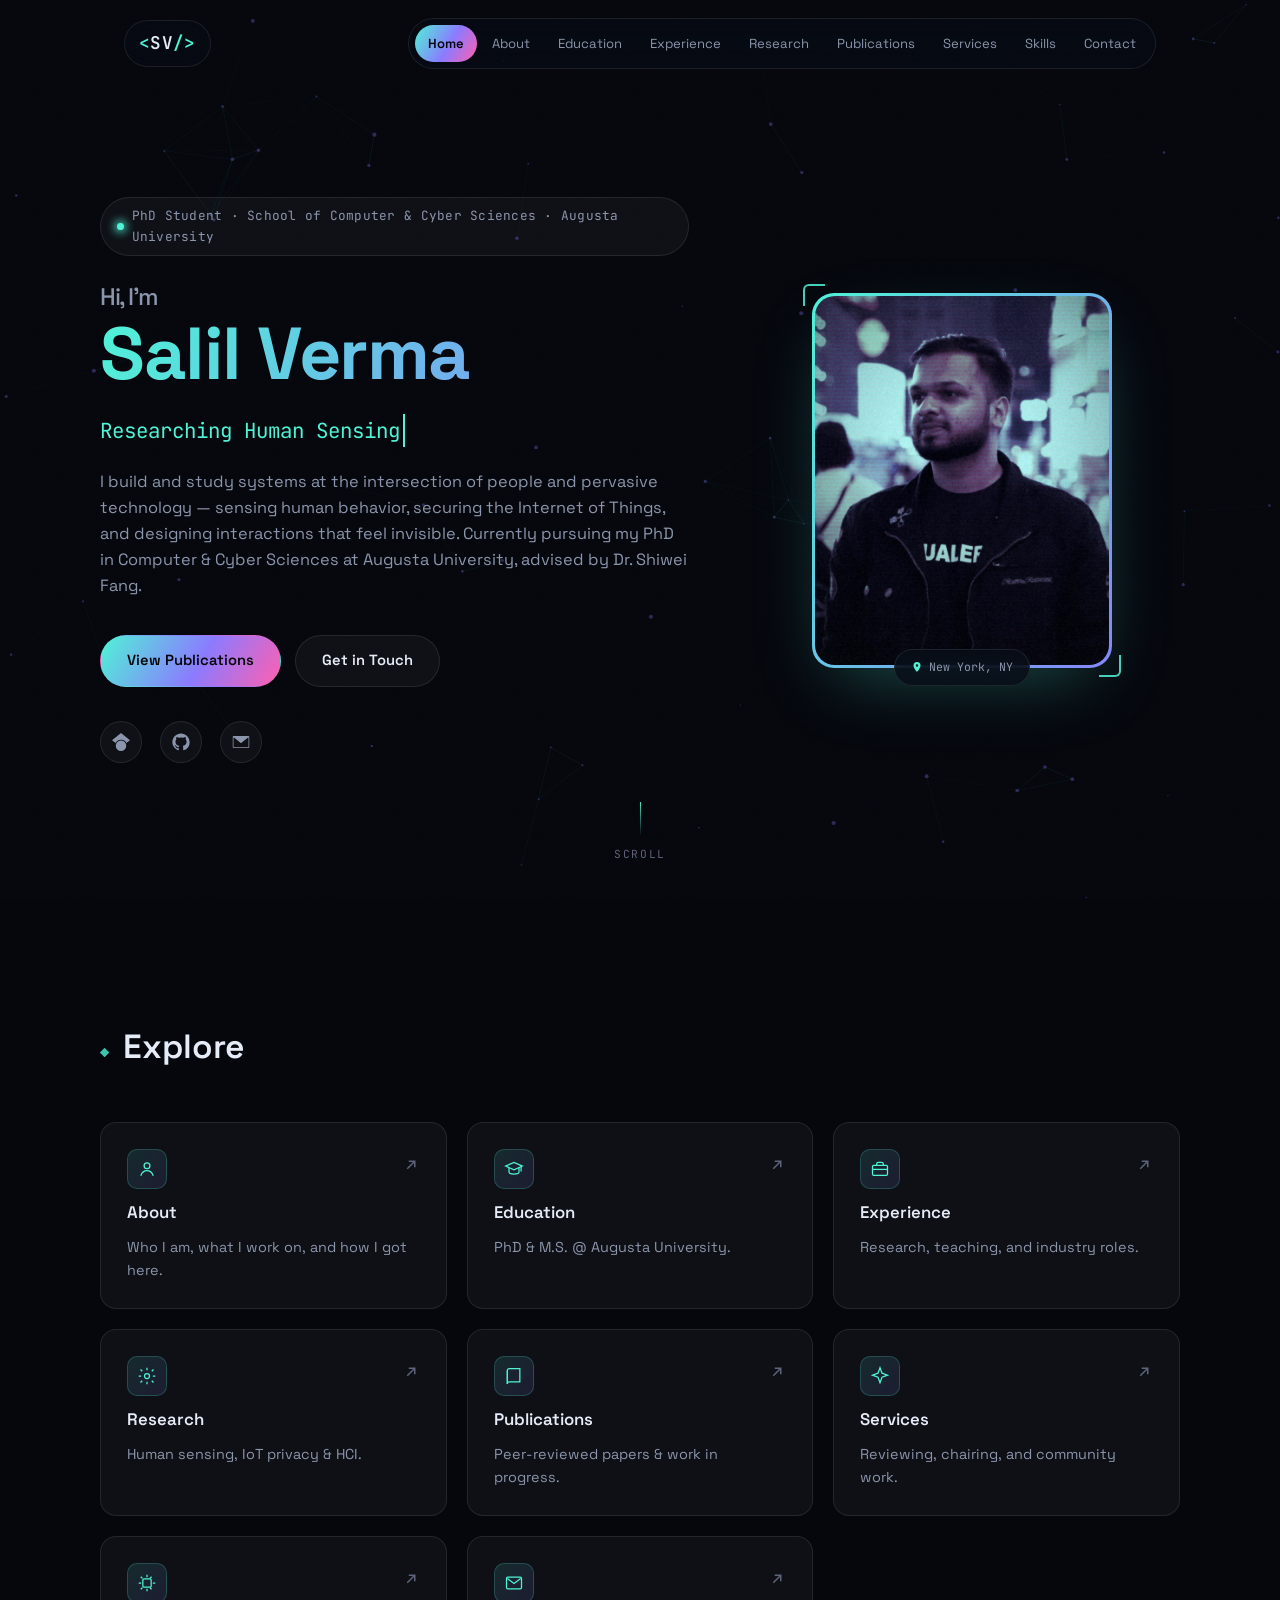
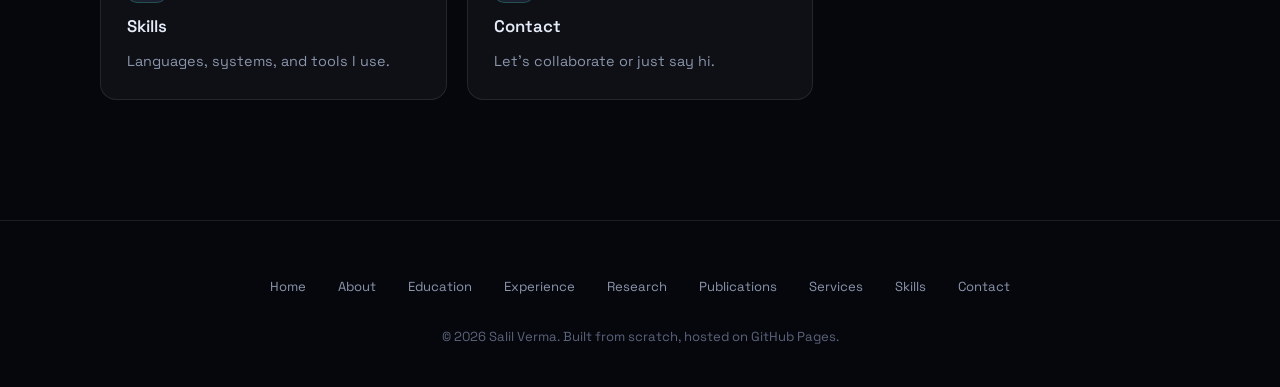
==== commit 700773b8: "Merge main (services BuildSys correction, education card wording)" ====
--- a/index.html
+++ b/index.html
@@ -177,7 +177,7 @@
             <span class="explore-card-arrow"><svg viewBox="0 0 24 24" fill="none" stroke="currentColor" stroke-width="2"><path d="M7 17 17 7M9 7h8v8"></path></svg></span>
           </div>
           <h3>Education</h3>
-          <p>PhD &amp; M.S. at Augusta University, B.Tech in India.</p>
+          <p>PhD &amp; M.S. @ Augusta University.</p>
         </a>
 
         <a class="explore-card reveal" href="experience.html">
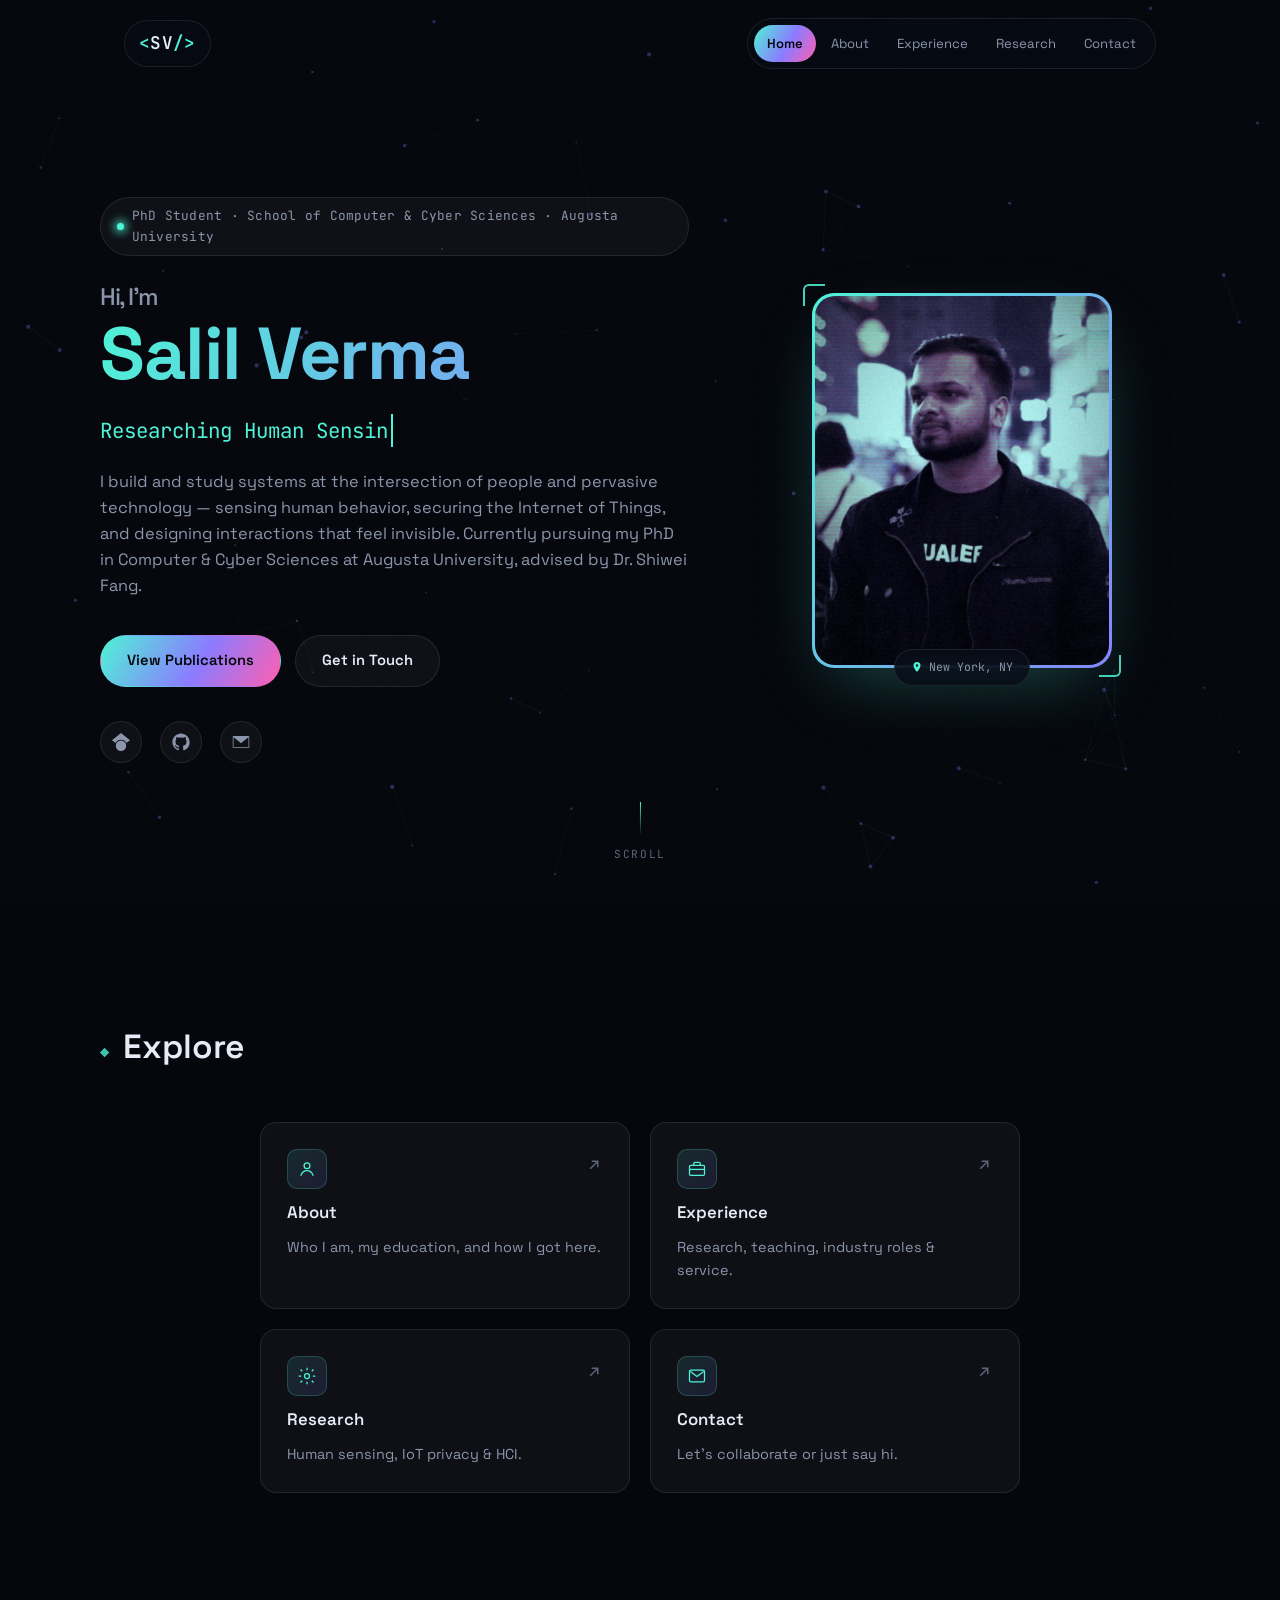
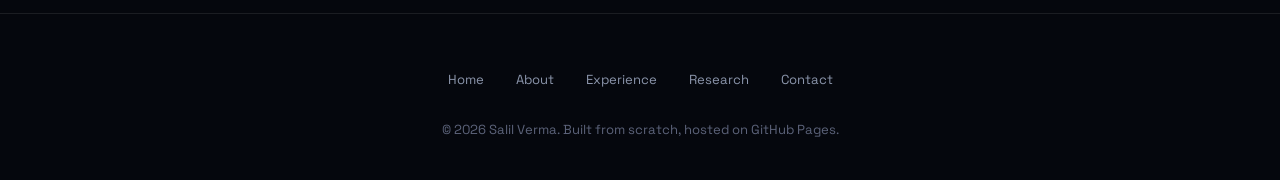
==== commit b44d0a0b: "Consolidate nav to Home/About/Experience/Research/Contact Removes Education, Skills, Publications, a" ====
--- a/index.html
+++ b/index.html
@@ -74,12 +74,8 @@
     <ul class="nav-links" id="nav-links">
       <li><a href="index.html" class="active">Home</a></li>
       <li><a href="about.html">About</a></li>
-      <li><a href="education.html">Education</a></li>
       <li><a href="experience.html">Experience</a></li>
       <li><a href="research.html">Research</a></li>
-      <li><a href="publications.html">Publications</a></li>
-      <li><a href="services.html">Services</a></li>
-      <li><a href="skills.html">Skills</a></li>
       <li><a href="contact.html">Contact</a></li>
     </ul>
   </nav>
@@ -109,7 +105,7 @@
           Augusta University, advised by Dr. Shiwei Fang.
         </p>
         <div class="hero-actions reveal">
-          <a class="btn btn-primary" href="publications.html">
+          <a class="btn btn-primary" href="https://scholar.google.com/citations?user=LxXRFHMAAAAJ&hl=en" target="_blank" rel="noopener">
             View Publications
           </a>
           <a class="btn btn-ghost" href="contact.html">
@@ -166,18 +162,7 @@
             <span class="explore-card-arrow"><svg viewBox="0 0 24 24" fill="none" stroke="currentColor" stroke-width="2"><path d="M7 17 17 7M9 7h8v8"></path></svg></span>
           </div>
           <h3>About</h3>
-          <p>Who I am, what I work on, and how I got here.</p>
-        </a>
-
-        <a class="explore-card reveal" href="education.html">
-          <div class="explore-card-top">
-            <div class="explore-card-icon">
-              <svg viewBox="0 0 24 24" fill="none" stroke="currentColor" stroke-width="1.5" aria-hidden="true"><path d="M2 8.5 12 4l10 4.5-10 4.5-10-4.5Z"></path><path d="M6 10.7v4.8c0 1.4 2.7 2.5 6 2.5s6-1.1 6-2.5v-4.8"></path><path d="M20.5 9v6"></path></svg>
-            </div>
-            <span class="explore-card-arrow"><svg viewBox="0 0 24 24" fill="none" stroke="currentColor" stroke-width="2"><path d="M7 17 17 7M9 7h8v8"></path></svg></span>
-          </div>
-          <h3>Education</h3>
-          <p>PhD &amp; M.S. @ Augusta University.</p>
+          <p>Who I am, my education, and how I got here.</p>
         </a>
 
         <a class="explore-card reveal" href="experience.html">
@@ -188,7 +173,7 @@
             <span class="explore-card-arrow"><svg viewBox="0 0 24 24" fill="none" stroke="currentColor" stroke-width="2"><path d="M7 17 17 7M9 7h8v8"></path></svg></span>
           </div>
           <h3>Experience</h3>
-          <p>Research, teaching, and industry roles.</p>
+          <p>Research, teaching, industry roles &amp; service.</p>
         </a>
 
         <a class="explore-card reveal" href="research.html">
@@ -200,39 +185,6 @@
           </div>
           <h3>Research</h3>
           <p>Human sensing, IoT privacy &amp; HCI.</p>
-        </a>
-
-        <a class="explore-card reveal" href="publications.html">
-          <div class="explore-card-top">
-            <div class="explore-card-icon">
-              <svg viewBox="0 0 24 24" fill="none" stroke="currentColor" stroke-width="1.5" aria-hidden="true"><path d="M4 5.5A2.5 2.5 0 0 1 6.5 3H19v16H6.5A2.5 2.5 0 0 0 4 21.5v-16Z"></path><path d="M4 5.5v16"></path></svg>
-            </div>
-            <span class="explore-card-arrow"><svg viewBox="0 0 24 24" fill="none" stroke="currentColor" stroke-width="2"><path d="M7 17 17 7M9 7h8v8"></path></svg></span>
-          </div>
-          <h3>Publications</h3>
-          <p>Peer-reviewed papers &amp; work in progress.</p>
-        </a>
-
-        <a class="explore-card reveal" href="services.html">
-          <div class="explore-card-top">
-            <div class="explore-card-icon">
-              <svg viewBox="0 0 24 24" fill="none" stroke="currentColor" stroke-width="1.5" aria-hidden="true"><path d="m12 2 2.4 6.6L21 11l-6.6 2.4L12 20l-2.4-6.6L3 11l6.6-2.4Z"></path></svg>
-            </div>
-            <span class="explore-card-arrow"><svg viewBox="0 0 24 24" fill="none" stroke="currentColor" stroke-width="2"><path d="M7 17 17 7M9 7h8v8"></path></svg></span>
-          </div>
-          <h3>Services</h3>
-          <p>Reviewing, chairing, and community work.</p>
-        </a>
-
-        <a class="explore-card reveal" href="skills.html">
-          <div class="explore-card-top">
-            <div class="explore-card-icon">
-              <svg viewBox="0 0 24 24" fill="none" stroke="currentColor" stroke-width="1.5" aria-hidden="true"><rect x="7" y="7" width="10" height="10" rx="1.5"></rect><path d="M12 2v3M12 19v3M2 12h3M19 12h3M4.5 4.5l2 2M17.5 4.5l-2 2M4.5 19.5l2-2M17.5 19.5l-2-2"></path></svg>
-            </div>
-            <span class="explore-card-arrow"><svg viewBox="0 0 24 24" fill="none" stroke="currentColor" stroke-width="2"><path d="M7 17 17 7M9 7h8v8"></path></svg></span>
-          </div>
-          <h3>Skills</h3>
-          <p>Languages, systems, and tools I use.</p>
         </a>
 
         <a class="explore-card reveal" href="contact.html">
@@ -256,12 +208,8 @@
   <nav class="footer-links" aria-label="Footer">
     <a href="index.html">Home</a>
     <a href="about.html">About</a>
-    <a href="education.html">Education</a>
     <a href="experience.html">Experience</a>
     <a href="research.html">Research</a>
-    <a href="publications.html">Publications</a>
-    <a href="services.html">Services</a>
-    <a href="skills.html">Skills</a>
     <a href="contact.html">Contact</a>
   </nav>
   <p>&copy; <span id="year"></span> Salil Verma. Built from scratch, hosted on GitHub Pages.</p>
--- a/assets/css/style.css
+++ b/assets/css/style.css
@@ -484,42 +484,6 @@
 .card h3 { font-size: 1.1rem; font-weight: 600; margin-bottom: 10px; }
 .card p { color: var(--text-dim); font-size: 0.94rem; }
 
-/* ---------- publications ---------- */
-.pub-panel {
-  display: flex;
-  align-items: center;
-  justify-content: space-between;
-  gap: 32px;
-  flex-wrap: wrap;
-  padding: 44px;
-  border-radius: 20px;
-  background: linear-gradient(135deg, rgba(79, 243, 214, 0.06), rgba(139, 123, 255, 0.06));
-  border: 1px solid var(--surface-border);
-}
-.pub-panel-text { flex: 1; min-width: 260px; color: var(--text-dim); font-size: 1.02rem; }
-
-/* ---------- skills ---------- */
-.skills-wrap { display: grid; gap: 32px; }
-.skill-group h3 {
-  font-family: var(--font-mono);
-  font-size: 0.85rem;
-  color: var(--text-dimmer);
-  text-transform: uppercase;
-  letter-spacing: 0.08em;
-  margin-bottom: 14px;
-}
-.chip-row { display: flex; flex-wrap: wrap; gap: 10px; }
-.chip {
-  padding: 9px 16px;
-  border-radius: 999px;
-  font-size: 0.86rem;
-  border: 1px solid var(--surface-border);
-  background: var(--surface);
-  color: var(--text-dim);
-  transition: color 0.2s ease, border-color 0.2s ease;
-}
-.chip:hover { color: var(--cyan); border-color: var(--cyan); }
-
 /* ---------- contact ---------- */
 .contact-grid { text-align: center; }
 .contact-lead {
@@ -599,8 +563,10 @@
 /* ---------- explore hub grid (home) ---------- */
 .explore-grid {
   display: grid;
-  grid-template-columns: repeat(3, 1fr);
+  grid-template-columns: repeat(2, 1fr);
   gap: 20px;
+  max-width: 760px;
+  margin: 0 auto;
 }
 .explore-card {
   display: flex;
@@ -705,41 +671,6 @@
 }
 .pub-intro p { color: var(--text-dim); flex: 1; min-width: 240px; }
 
-.pub-group-title {
-  font-family: var(--font-mono);
-  font-size: 0.82rem;
-  letter-spacing: 0.08em;
-  text-transform: uppercase;
-  color: var(--text-dimmer);
-  margin: 40px 0 18px;
-}
-.pub-group-title:first-of-type { margin-top: 0; }
-
-.pub-list { display: flex; flex-direction: column; gap: 14px; }
-.pub-card {
-  padding: 22px 26px;
-  border-radius: var(--radius);
-  background: var(--surface);
-  border: 1px solid var(--surface-border);
-  transition: border-color 0.25s ease, background 0.25s ease;
-}
-.pub-card:hover { border-color: rgba(79, 243, 214, 0.3); background: rgba(255, 255, 255, 0.055); }
-.pub-card-title { font-size: 1rem; font-weight: 600; margin-bottom: 8px; line-height: 1.45; }
-.pub-card-authors { color: var(--text-dim); font-size: 0.88rem; margin-bottom: 6px; }
-.pub-card-authors strong { color: var(--text); font-weight: 600; }
-.pub-card-venue { color: var(--text-dimmer); font-size: 0.85rem; font-family: var(--font-mono); }
-.pub-card-foot { display: flex; align-items: center; gap: 14px; margin-top: 12px; flex-wrap: wrap; }
-.pub-status {
-  font-family: var(--font-mono);
-  font-size: 0.72rem;
-  letter-spacing: 0.04em;
-  padding: 3px 10px;
-  border-radius: 999px;
-  border: 1px solid var(--surface-border);
-  color: var(--text-dimmer);
-}
-.pub-status.is-review { color: var(--violet); border-color: rgba(139, 123, 255, 0.35); }
-.pub-status.is-forthcoming { color: var(--pink); border-color: rgba(255, 95, 176, 0.35); }
 .pub-doi { font-size: 0.82rem; color: var(--cyan); }
 .pub-doi:hover { text-decoration: underline; }
 
@@ -791,7 +722,6 @@
 @media (max-width: 860px) {
   .about-grid { grid-template-columns: 1fr; }
   .card-grid { grid-template-columns: 1fr; }
-  .explore-grid { grid-template-columns: 1fr 1fr; }
   .service-card { flex-direction: column; }
 
   .hero-grid {
@@ -835,7 +765,7 @@
   }
   .nav-links a { padding: 12px 16px; }
   .section { padding: 90px 20px; }
-  .pub-panel { padding: 30px 24px; justify-content: center; text-align: center; }
+  .pub-intro { padding: 30px 24px; justify-content: center; text-align: center; }
 }
 
 @media (max-width: 420px) {
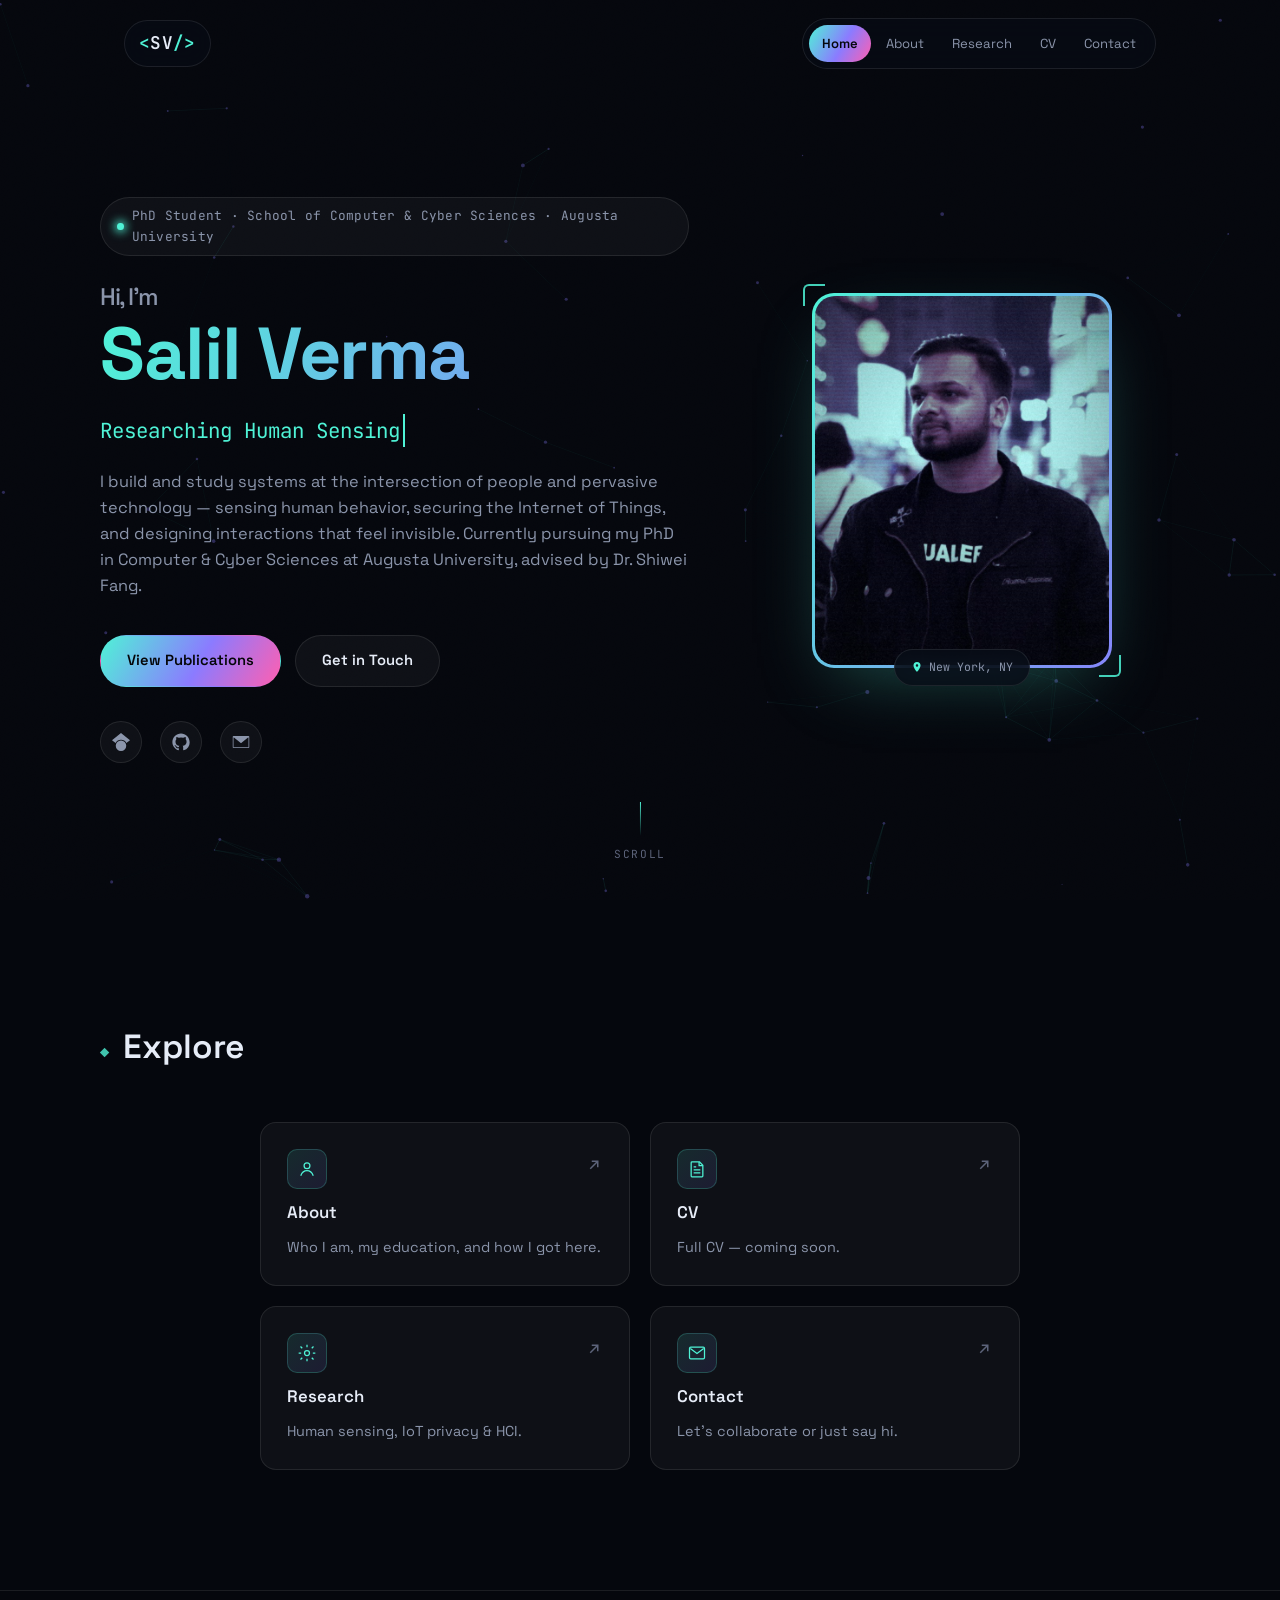
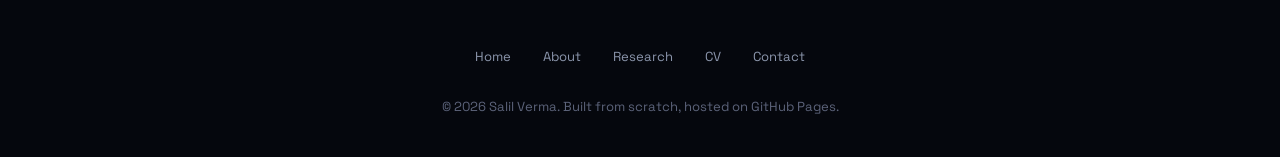
==== commit 25c41d39: "Remove Experience page; add CV placeholder; trim page headers Experience (incl. the Professional Ser" ====
--- a/index.html
+++ b/index.html
@@ -74,8 +74,8 @@
     <ul class="nav-links" id="nav-links">
       <li><a href="index.html" class="active">Home</a></li>
       <li><a href="about.html">About</a></li>
-      <li><a href="experience.html">Experience</a></li>
       <li><a href="research.html">Research</a></li>
+      <li><a href="cv.html">CV</a></li>
       <li><a href="contact.html">Contact</a></li>
     </ul>
   </nav>
@@ -165,15 +165,15 @@
           <p>Who I am, my education, and how I got here.</p>
         </a>
 
-        <a class="explore-card reveal" href="experience.html">
-          <div class="explore-card-top">
-            <div class="explore-card-icon">
-              <svg viewBox="0 0 24 24" fill="none" stroke="currentColor" stroke-width="1.5" aria-hidden="true"><rect x="3" y="7.5" width="18" height="12" rx="1.5"></rect><path d="M8 7.5V6a2 2 0 0 1 2-2h4a2 2 0 0 1 2 2v1.5"></path><path d="M3 12.5h18"></path></svg>
-            </div>
-            <span class="explore-card-arrow"><svg viewBox="0 0 24 24" fill="none" stroke="currentColor" stroke-width="2"><path d="M7 17 17 7M9 7h8v8"></path></svg></span>
-          </div>
-          <h3>Experience</h3>
-          <p>Research, teaching, industry roles &amp; service.</p>
+        <a class="explore-card reveal" href="cv.html">
+          <div class="explore-card-top">
+            <div class="explore-card-icon">
+              <svg viewBox="0 0 24 24" fill="none" stroke="currentColor" stroke-width="1.5" aria-hidden="true"><path d="M6 3.5h9l4 4v13a1 1 0 0 1-1 1H6a1 1 0 0 1-1-1v-16a1 1 0 0 1 1-1Z"></path><path d="M14.5 3.5V8h4.5"></path><path d="M8 13h8M8 16.5h8M8 9.5h3"></path></svg>
+            </div>
+            <span class="explore-card-arrow"><svg viewBox="0 0 24 24" fill="none" stroke="currentColor" stroke-width="2"><path d="M7 17 17 7M9 7h8v8"></path></svg></span>
+          </div>
+          <h3>CV</h3>
+          <p>Full CV &mdash; coming soon.</p>
         </a>
 
         <a class="explore-card reveal" href="research.html">
@@ -208,8 +208,8 @@
   <nav class="footer-links" aria-label="Footer">
     <a href="index.html">Home</a>
     <a href="about.html">About</a>
-    <a href="experience.html">Experience</a>
     <a href="research.html">Research</a>
+    <a href="cv.html">CV</a>
     <a href="contact.html">Contact</a>
   </nav>
   <p>&copy; <span id="year"></span> Salil Verma. Built from scratch, hosted on GitHub Pages.</p>
--- a/assets/css/style.css
+++ b/assets/css/style.css
@@ -484,6 +484,31 @@
 .card h3 { font-size: 1.1rem; font-weight: 600; margin-bottom: 10px; }
 .card p { color: var(--text-dim); font-size: 0.94rem; }
 
+/* ---------- cv ---------- */
+.cv-panel {
+  max-width: 520px;
+  margin: 0 auto;
+  text-align: center;
+  padding: 56px 40px;
+  border-radius: 20px;
+  background: var(--surface);
+  border: 1px solid var(--surface-border);
+}
+.cv-panel-icon {
+  width: 56px; height: 56px;
+  margin: 0 auto 24px;
+  display: grid; place-items: center;
+  border-radius: 14px;
+  color: var(--cyan);
+  background: linear-gradient(135deg, rgba(79, 243, 214, 0.12), rgba(139, 123, 255, 0.12));
+  border: 1px solid rgba(79, 243, 214, 0.2);
+}
+.cv-panel-icon svg { width: 28px; height: 28px; }
+.cv-panel-text { font-size: 1.05rem; font-weight: 600; margin-bottom: 10px; }
+.cv-panel-sub { color: var(--text-dim); font-size: 0.92rem; }
+.cv-panel-sub a { color: var(--cyan); }
+.cv-panel-sub a:hover { text-decoration: underline; }
+
 /* ---------- contact ---------- */
 .contact-grid { text-align: center; }
 .contact-lead {
@@ -542,11 +567,11 @@
 
 /* ---------- page hero (sub-pages) ---------- */
 .page-hero {
-  padding: 150px 24px 70px;
+  padding: 150px 24px 40px;
   text-align: center;
 }
 .page-hero-inner { max-width: 720px; margin: 0 auto; }
-.page-hero .hero-eyebrow { margin-bottom: 22px; }
+.page-hero .hero-eyebrow { margin-bottom: 0; }
 .page-hero h1 {
   font-size: clamp(2rem, 5vw, 3.2rem);
   font-weight: 700;
@@ -671,44 +696,6 @@
 }
 .pub-intro p { color: var(--text-dim); flex: 1; min-width: 240px; }
 
-.pub-doi { font-size: 0.82rem; color: var(--cyan); }
-.pub-doi:hover { text-decoration: underline; }
-
-/* ---------- services ---------- */
-.service-list { display: flex; flex-direction: column; gap: 18px; }
-.service-card {
-  display: flex;
-  gap: 20px;
-  padding: 28px;
-  border-radius: var(--radius);
-  background: var(--surface);
-  border: 1px solid var(--surface-border);
-}
-.service-icon {
-  flex-shrink: 0;
-  width: 46px; height: 46px;
-  display: grid; place-items: center;
-  border-radius: 12px;
-  color: var(--cyan);
-  background: linear-gradient(135deg, rgba(79, 243, 214, 0.12), rgba(139, 123, 255, 0.12));
-  border: 1px solid rgba(79, 243, 214, 0.2);
-}
-.service-icon svg { width: 22px; height: 22px; }
-.service-body h3 { font-size: 1.05rem; font-weight: 600; margin-bottom: 6px; }
-.service-body p { color: var(--text-dim); font-size: 0.92rem; margin-bottom: 10px; }
-.service-tag {
-  display: inline-block;
-  font-family: var(--font-mono);
-  font-size: 0.72rem;
-  color: var(--text-dimmer);
-  padding: 3px 10px;
-  border-radius: 999px;
-  border: 1px solid var(--surface-border);
-  margin-right: 8px;
-}
-.service-link { color: var(--cyan); font-size: 0.88rem; }
-.service-link:hover { text-decoration: underline; }
-
 /* ---------- reveal animation ---------- */
 .reveal {
   opacity: 0;
@@ -722,7 +709,6 @@
 @media (max-width: 860px) {
   .about-grid { grid-template-columns: 1fr; }
   .card-grid { grid-template-columns: 1fr; }
-  .service-card { flex-direction: column; }
 
   .hero-grid {
     grid-template-columns: 1fr;
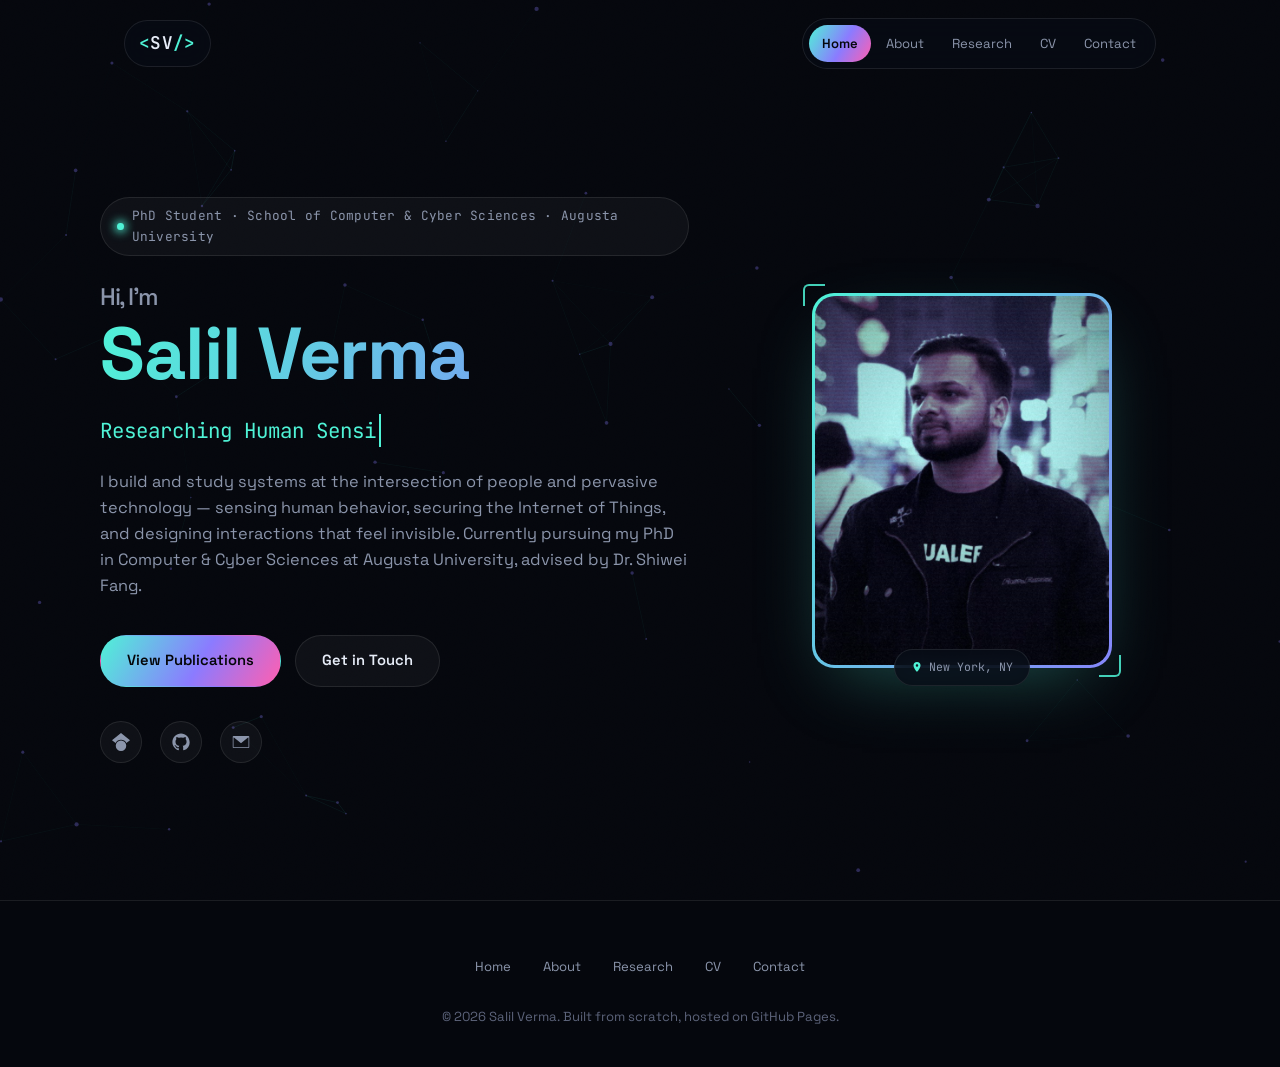
==== commit 678cedb4: "Remove Education section and homepage Explore hub; fix card stretch Education timeline is dropped fr" ====
--- a/index.html
+++ b/index.html
@@ -141,65 +141,6 @@
         </div>
       </div>
     </div>
-    <a href="#explore" class="scroll-cue" aria-label="Scroll to content">
-      <span class="scroll-cue-line"></span>
-      <span class="scroll-cue-text">scroll</span>
-    </a>
-  </section>
-
-  <!-- QUICK STATS + EXPLORE HUB -->
-  <section class="section" id="explore">
-    <div class="section-inner">
-
-      <h2 class="section-title reveal"><span class="tag-num">&#9670;</span> Explore</h2>
-      <div class="explore-grid">
-
-        <a class="explore-card reveal" href="about.html">
-          <div class="explore-card-top">
-            <div class="explore-card-icon">
-              <svg viewBox="0 0 24 24" fill="none" stroke="currentColor" stroke-width="1.5" aria-hidden="true"><circle cx="12" cy="8" r="3.5"></circle><path d="M4.5 20c1.5-4 4.5-6 7.5-6s6 2 7.5 6"></path></svg>
-            </div>
-            <span class="explore-card-arrow"><svg viewBox="0 0 24 24" fill="none" stroke="currentColor" stroke-width="2"><path d="M7 17 17 7M9 7h8v8"></path></svg></span>
-          </div>
-          <h3>About</h3>
-          <p>Who I am, my education, and how I got here.</p>
-        </a>
-
-        <a class="explore-card reveal" href="cv.html">
-          <div class="explore-card-top">
-            <div class="explore-card-icon">
-              <svg viewBox="0 0 24 24" fill="none" stroke="currentColor" stroke-width="1.5" aria-hidden="true"><path d="M6 3.5h9l4 4v13a1 1 0 0 1-1 1H6a1 1 0 0 1-1-1v-16a1 1 0 0 1 1-1Z"></path><path d="M14.5 3.5V8h4.5"></path><path d="M8 13h8M8 16.5h8M8 9.5h3"></path></svg>
-            </div>
-            <span class="explore-card-arrow"><svg viewBox="0 0 24 24" fill="none" stroke="currentColor" stroke-width="2"><path d="M7 17 17 7M9 7h8v8"></path></svg></span>
-          </div>
-          <h3>CV</h3>
-          <p>Full CV &mdash; coming soon.</p>
-        </a>
-
-        <a class="explore-card reveal" href="research.html">
-          <div class="explore-card-top">
-            <div class="explore-card-icon">
-              <svg viewBox="0 0 24 24" fill="none" stroke="currentColor" stroke-width="1.5" aria-hidden="true"><circle cx="12" cy="12" r="3"></circle><path d="M12 2v3M12 19v3M4.2 4.2l2.1 2.1M17.7 17.7l2.1 2.1M2 12h3M19 12h3M4.2 19.8l2.1-2.1M17.7 6.3l2.1-2.1"></path></svg>
-            </div>
-            <span class="explore-card-arrow"><svg viewBox="0 0 24 24" fill="none" stroke="currentColor" stroke-width="2"><path d="M7 17 17 7M9 7h8v8"></path></svg></span>
-          </div>
-          <h3>Research</h3>
-          <p>Human sensing, IoT privacy &amp; HCI.</p>
-        </a>
-
-        <a class="explore-card reveal" href="contact.html">
-          <div class="explore-card-top">
-            <div class="explore-card-icon">
-              <svg viewBox="0 0 24 24" fill="none" stroke="currentColor" stroke-width="1.5" aria-hidden="true"><rect x="3" y="5" width="18" height="14" rx="1.5"></rect><path d="m4 6.5 8 6 8-6"></path></svg>
-            </div>
-            <span class="explore-card-arrow"><svg viewBox="0 0 24 24" fill="none" stroke="currentColor" stroke-width="2"><path d="M7 17 17 7M9 7h8v8"></path></svg></span>
-          </div>
-          <h3>Contact</h3>
-          <p>Let's collaborate or just say hi.</p>
-        </a>
-
-      </div>
-    </div>
   </section>
 
 </main>
--- a/assets/css/style.css
+++ b/assets/css/style.css
@@ -388,28 +388,6 @@
 .hero-social a svg { width: 18px; height: 18px; }
 .hero-social a:hover { color: var(--cyan); border-color: var(--cyan); transform: translateY(-3px); }
 
-.scroll-cue {
-  position: absolute;
-  bottom: 36px;
-  left: 50%;
-  transform: translateX(-50%);
-  display: flex;
-  flex-direction: column;
-  align-items: center;
-  gap: 10px;
-  color: var(--text-dimmer);
-  font-family: var(--font-mono);
-  font-size: 0.7rem;
-  letter-spacing: 0.15em;
-  text-transform: uppercase;
-}
-.scroll-cue-line {
-  width: 1px; height: 34px;
-  background: linear-gradient(var(--cyan), transparent);
-  animation: scrollcue 2s ease-in-out infinite;
-}
-@keyframes scrollcue { 0% { opacity: 0.2; } 50% { opacity: 1; } 100% { opacity: 0.2; } }
-
 /* ---------- about ---------- */
 .about-grid {
   display: grid;
@@ -457,6 +435,7 @@
   display: grid;
   grid-template-columns: repeat(3, 1fr);
   gap: 24px;
+  align-items: start;
 }
 .card {
   padding: 32px 26px;
@@ -583,102 +562,6 @@
   font-size: 1.02rem;
   max-width: 600px;
   margin: 0 auto;
-}
-
-/* ---------- explore hub grid (home) ---------- */
-.explore-grid {
-  display: grid;
-  grid-template-columns: repeat(2, 1fr);
-  gap: 20px;
-  max-width: 760px;
-  margin: 0 auto;
-}
-.explore-card {
-  display: flex;
-  flex-direction: column;
-  gap: 10px;
-  padding: 26px;
-  border-radius: var(--radius);
-  background: var(--surface);
-  border: 1px solid var(--surface-border);
-  transition: transform 0.3s ease, border-color 0.3s ease, background 0.3s ease;
-}
-.explore-card:hover { transform: translateY(-6px); border-color: rgba(79, 243, 214, 0.35); background: rgba(255, 255, 255, 0.06); }
-.explore-card-top { display: flex; align-items: center; justify-content: space-between; }
-.explore-card-icon {
-  width: 40px; height: 40px;
-  display: grid; place-items: center;
-  border-radius: 10px;
-  color: var(--cyan);
-  background: linear-gradient(135deg, rgba(79, 243, 214, 0.12), rgba(139, 123, 255, 0.12));
-  border: 1px solid rgba(79, 243, 214, 0.2);
-}
-.explore-card-icon svg { width: 20px; height: 20px; }
-.explore-card-arrow { color: var(--text-dimmer); transition: transform 0.25s ease, color 0.25s ease; }
-.explore-card-arrow svg { width: 18px; height: 18px; }
-.explore-card:hover .explore-card-arrow { color: var(--cyan); transform: translate(3px, -3px); }
-.explore-card h3 { font-size: 1.05rem; font-weight: 600; }
-.explore-card p { color: var(--text-dim); font-size: 0.9rem; }
-
-/* ---------- timeline (education / experience) ---------- */
-.timeline { position: relative; padding-left: 32px; }
-.timeline::before {
-  content: "";
-  position: absolute;
-  left: 5px; top: 6px; bottom: 6px;
-  width: 1px;
-  background: linear-gradient(var(--cyan), var(--violet), var(--pink));
-  opacity: 0.4;
-}
-.timeline-item { position: relative; padding-bottom: 44px; }
-.timeline-item:last-child { padding-bottom: 0; }
-.timeline-dot {
-  position: absolute;
-  left: -32px; top: 6px;
-  width: 11px; height: 11px;
-  border-radius: 50%;
-  background: var(--bg);
-  border: 2px solid var(--cyan);
-  box-shadow: 0 0 0 4px rgba(79, 243, 214, 0.12);
-}
-.timeline-item.is-current .timeline-dot {
-  background: var(--cyan);
-  box-shadow: 0 0 0 4px rgba(79, 243, 214, 0.22), 0 0 14px 2px var(--cyan);
-}
-.timeline-card {
-  padding: 26px 28px;
-  border-radius: var(--radius);
-  background: var(--surface);
-  border: 1px solid var(--surface-border);
-}
-.timeline-date {
-  display: inline-block;
-  font-family: var(--font-mono);
-  font-size: 0.76rem;
-  letter-spacing: 0.04em;
-  color: var(--cyan);
-  padding: 4px 12px;
-  border-radius: 999px;
-  background: rgba(79, 243, 214, 0.08);
-  border: 1px solid rgba(79, 243, 214, 0.2);
-  margin-bottom: 14px;
-}
-.timeline-card h3 { font-size: 1.15rem; font-weight: 600; margin-bottom: 4px; }
-.timeline-org { color: var(--text-dim); font-size: 0.92rem; margin-bottom: 4px; }
-.timeline-meta { color: var(--text-dimmer); font-size: 0.82rem; margin-bottom: 14px; font-family: var(--font-mono); }
-.timeline-card ul { display: flex; flex-direction: column; gap: 8px; }
-.timeline-card li {
-  color: var(--text-dim);
-  font-size: 0.92rem;
-  padding-left: 18px;
-  position: relative;
-}
-.timeline-card li::before {
-  content: "";
-  position: absolute;
-  left: 0; top: 0.6em;
-  width: 6px; height: 1px;
-  background: var(--cyan);
 }
 
 /* ---------- publications ---------- */
@@ -720,12 +603,6 @@
   .hero-copy .hero-actions,
   .hero-copy .hero-social { justify-content: center; }
   .portrait-wrap { margin: 0 auto 12px; }
-}
-
-@media (max-width: 520px) {
-  .explore-grid { grid-template-columns: 1fr; }
-  .timeline { padding-left: 24px; }
-  .timeline-dot { left: -24px; }
 }
 
 @media (max-width: 1040px) {
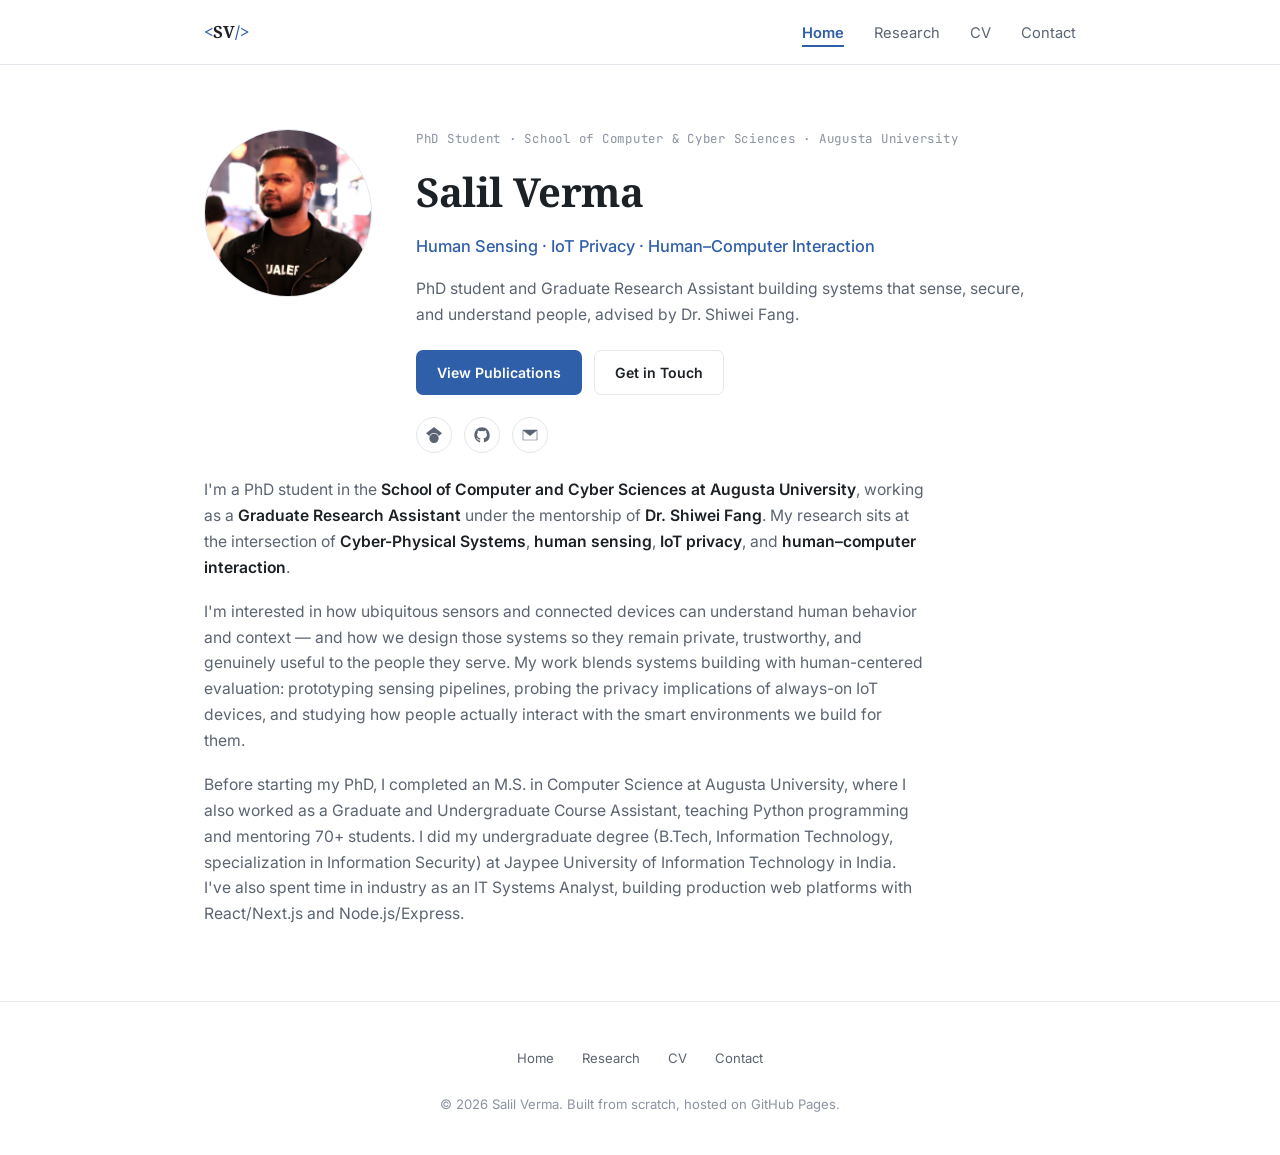
==== commit 52abb8a0: "Merge About into Home; rebuild theme as academic (Jekyll/al-folio style) Home now doubles as About (" ====
--- a/index.html
+++ b/index.html
@@ -4,7 +4,7 @@
 <meta charset="UTF-8">
 <meta name="viewport" content="width=device-width, initial-scale=1.0, viewport-fit=cover">
 <title>Salil Verma — PhD Researcher | Human Sensing, IoT Privacy &amp; HCI</title>
-<meta name="description" content="Salil Verma is a PhD student at the School of Computer and Cyber Sciences, Augusta University, researching human sensing, IoT privacy, and human-computer interaction.">
+<meta name="description" content="Salil Verma is a PhD student and Graduate Research Assistant at the School of Computer and Cyber Sciences, Augusta University, researching human sensing, IoT privacy, and human-computer interaction under Dr. Shiwei Fang.">
 <meta name="keywords" content="Salil Verma, PhD Student, Augusta University, School of Computer and Cyber Sciences, Human Sensing, IoT Privacy, Human-Computer Interaction, HCI, Cyber-Physical Systems, Cyber Security Research">
 <meta name="author" content="Salil Verma">
 <meta name="robots" content="index, follow">
@@ -27,7 +27,7 @@
 <link rel="icon" type="image/svg+xml" href="assets/img/favicon.svg">
 <link rel="preconnect" href="https://fonts.googleapis.com">
 <link rel="preconnect" href="https://fonts.gstatic.com" crossorigin>
-<link href="https://fonts.googleapis.com/css2?family=Space+Grotesk:wght@400;500;600;700&family=JetBrains+Mono:wght@400;500;600&display=swap" rel="stylesheet">
+<link href="https://fonts.googleapis.com/css2?family=Noto+Serif:wght@400;600;700&family=Inter:wght@400;500;600;700&family=JetBrains+Mono:wght@400;500&display=swap" rel="stylesheet">
 <link rel="stylesheet" href="assets/css/style.css">
 
 <script type="application/ld+json">
@@ -58,11 +58,6 @@
 </head>
 <body>
 
-<div class="noise-overlay" aria-hidden="true"></div>
-<canvas id="net-canvas" aria-hidden="true"></canvas>
-
-<div class="progress-bar" id="progress-bar" aria-hidden="true"></div>
-
 <header class="nav-wrap">
   <nav class="nav" aria-label="Primary">
     <a href="index.html" class="nav-logo" aria-label="Salil Verma — home">
@@ -73,7 +68,6 @@
     </button>
     <ul class="nav-links" id="nav-links">
       <li><a href="index.html" class="active">Home</a></li>
-      <li><a href="about.html">About</a></li>
       <li><a href="research.html">Research</a></li>
       <li><a href="cv.html">CV</a></li>
       <li><a href="contact.html">Contact</a></li>
@@ -81,66 +75,67 @@
   </nav>
 </header>
 
-<main id="top">
+<main>
 
-  <!-- HERO -->
-  <section class="hero" id="hero">
-    <div class="hero-grid">
-      <div class="hero-copy">
-        <p class="hero-eyebrow reveal">
-          <span class="dot-live" aria-hidden="true"></span>
-          PhD Student · School of Computer &amp; Cyber Sciences · Augusta University
-        </p>
-        <h1 class="hero-title reveal">
-          <span class="hero-hello">Hi, I'm</span>
-          <span class="gradient-text">Salil Verma</span>
-        </h1>
-        <p class="hero-role reveal">
-          <span id="typed-text" class="typed-text"></span><span class="typed-cursor" aria-hidden="true">&nbsp;</span>
-        </p>
-        <p class="hero-desc reveal">
-          I build and study systems at the intersection of people and pervasive technology —
-          sensing human behavior, securing the Internet of Things, and designing interactions
-          that feel invisible. Currently pursuing my PhD in Computer &amp; Cyber Sciences at
-          Augusta University, advised by Dr. Shiwei Fang.
-        </p>
-        <div class="hero-actions reveal">
-          <a class="btn btn-primary" href="https://scholar.google.com/citations?user=LxXRFHMAAAAJ&hl=en" target="_blank" rel="noopener">
-            View Publications
-          </a>
-          <a class="btn btn-ghost" href="contact.html">
-            Get in Touch
-          </a>
-        </div>
-        <div class="hero-social reveal" aria-label="Social links">
-          <a href="https://scholar.google.com/citations?user=LxXRFHMAAAAJ&hl=en" target="_blank" rel="noopener" aria-label="Google Scholar">
-            <svg viewBox="0 0 24 24" fill="currentColor" aria-hidden="true"><path d="M12 24a7 7 0 1 1 0-14 7 7 0 0 1 0 14zm0-24L0 9.5l4.838 3.94A8 8 0 0 1 12 9a8 8 0 0 1 7.162 4.44L24 9.5z"/></svg>
-          </a>
-          <a href="https://github.com/salil5911" target="_blank" rel="noopener" aria-label="GitHub">
-            <svg viewBox="0 0 24 24" fill="currentColor" aria-hidden="true"><path d="M12 .5C5.73.5.5 5.73.5 12c0 5.08 3.29 9.39 7.86 10.91.58.1.79-.25.79-.56 0-.27-.01-1.17-.02-2.12-3.2.7-3.88-1.36-3.88-1.36-.52-1.33-1.28-1.69-1.28-1.69-1.04-.71.08-.69.08-.69 1.15.08 1.76 1.18 1.76 1.18 1.03 1.76 2.7 1.25 3.36.96.1-.75.4-1.25.73-1.54-2.55-.29-5.24-1.28-5.24-5.69 0-1.26.45-2.29 1.18-3.09-.12-.29-.51-1.46.11-3.05 0 0 .97-.31 3.18 1.18a11.1 11.1 0 0 1 5.8 0c2.2-1.49 3.17-1.18 3.17-1.18.63 1.59.24 2.76.12 3.05.73.8 1.18 1.83 1.18 3.09 0 4.42-2.7 5.4-5.26 5.68.41.36.78 1.06.78 2.14 0 1.55-.01 2.79-.01 3.17 0 .31.21.67.8.56A10.52 10.52 0 0 0 23.5 12C23.5 5.73 18.27.5 12 .5z"/></svg>
-          </a>
-          <a href="mailto:salverma@augusta.edu" aria-label="Email">
-            <svg viewBox="0 0 24 24" fill="currentColor" aria-hidden="true"><path d="M2 4h20a1 1 0 0 1 1 1v14a1 1 0 0 1-1 1H2a1 1 0 0 1-1-1V5a1 1 0 0 1 1-1zm19.4 2.1-9.1 7.1a.5.5 0 0 1-.6 0L2.6 6.1A.4.4 0 0 0 2 6.4V19h20V6.4a.4.4 0 0 0-.6-.3z"/></svg>
-          </a>
-        </div>
+  <!-- INTRO -->
+  <section class="intro">
+    <div class="intro-photo reveal">
+      <img src="assets/img/profile.jpg" alt="Salil Verma" width="168" height="168" loading="eager">
+    </div>
+    <div class="intro-content">
+      <p class="intro-eyebrow reveal">PhD Student &middot; School of Computer &amp; Cyber Sciences &middot; Augusta University</p>
+      <h1 class="intro-name reveal">Salil Verma</h1>
+      <p class="intro-role reveal">Human Sensing &middot; IoT Privacy &middot; Human&#8211;Computer Interaction</p>
+      <p class="intro-desc reveal">
+        PhD student and Graduate Research Assistant building systems that sense, secure,
+        and understand people, advised by Dr. Shiwei Fang.
+      </p>
+      <div class="intro-actions reveal">
+        <a class="btn btn-primary" href="https://scholar.google.com/citations?user=LxXRFHMAAAAJ&hl=en" target="_blank" rel="noopener">
+          View Publications
+        </a>
+        <a class="btn btn-ghost" href="contact.html">
+          Get in Touch
+        </a>
       </div>
-      <div class="hero-portrait reveal">
-        <div class="portrait-wrap">
-          <div class="portrait-frame">
-            <span class="corner corner-tl" aria-hidden="true"></span>
-            <span class="corner corner-br" aria-hidden="true"></span>
-            <div class="portrait-frame-inner">
-              <img src="assets/img/profile.jpg" alt="Salil Verma" width="680" height="850" loading="eager">
-              <div class="portrait-scanline" aria-hidden="true"></div>
-            </div>
-          </div>
-          <span class="portrait-tag">
-            <svg viewBox="0 0 24 24" fill="currentColor" aria-hidden="true"><path d="M12 2a7 7 0 0 0-7 7c0 5.25 7 13 7 13s7-7.75 7-13a7 7 0 0 0-7-7zm0 9.5A2.5 2.5 0 1 1 12 6.5a2.5 2.5 0 0 1 0 5z"/></svg>
-            New York, NY
-          </span>
-        </div>
+      <div class="intro-social reveal" aria-label="Social links">
+        <a href="https://scholar.google.com/citations?user=LxXRFHMAAAAJ&hl=en" target="_blank" rel="noopener" aria-label="Google Scholar">
+          <svg viewBox="0 0 24 24" fill="currentColor" aria-hidden="true"><path d="M12 24a7 7 0 1 1 0-14 7 7 0 0 1 0 14zm0-24L0 9.5l4.838 3.94A8 8 0 0 1 12 9a8 8 0 0 1 7.162 4.44L24 9.5z"/></svg>
+        </a>
+        <a href="https://github.com/salil5911" target="_blank" rel="noopener" aria-label="GitHub">
+          <svg viewBox="0 0 24 24" fill="currentColor" aria-hidden="true"><path d="M12 .5C5.73.5.5 5.73.5 12c0 5.08 3.29 9.39 7.86 10.91.58.1.79-.25.79-.56 0-.27-.01-1.17-.02-2.12-3.2.7-3.88-1.36-3.88-1.36-.52-1.33-1.28-1.69-1.28-1.69-1.04-.71.08-.69.08-.69 1.15.08 1.76 1.18 1.76 1.18 1.03 1.76 2.7 1.25 3.36.96.1-.75.4-1.25.73-1.54-2.55-.29-5.24-1.28-5.24-5.69 0-1.26.45-2.29 1.18-3.09-.12-.29-.51-1.46.11-3.05 0 0 .97-.31 3.18 1.18a11.1 11.1 0 0 1 5.8 0c2.2-1.49 3.17-1.18 3.17-1.18.63 1.59.24 2.76.12 3.05.73.8 1.18 1.83 1.18 3.09 0 4.42-2.7 5.4-5.26 5.68.41.36.78 1.06.78 2.14 0 1.55-.01 2.79-.01 3.17 0 .31.21.67.8.56A10.52 10.52 0 0 0 23.5 12C23.5 5.73 18.27.5 12 .5z"/></svg>
+        </a>
+        <a href="mailto:salverma@augusta.edu" aria-label="Email">
+          <svg viewBox="0 0 24 24" fill="currentColor" aria-hidden="true"><path d="M2 4h20a1 1 0 0 1 1 1v14a1 1 0 0 1-1 1H2a1 1 0 0 1-1-1V5a1 1 0 0 1 1-1zm19.4 2.1-9.1 7.1a.5.5 0 0 1-.6 0L2.6 6.1A.4.4 0 0 0 2 6.4V19h20V6.4a.4.4 0 0 0-.6-.3z"/></svg>
+        </a>
       </div>
     </div>
+  </section>
+
+  <!-- ABOUT -->
+  <section class="about-copy">
+    <p class="reveal">
+      I'm a PhD student in the <strong>School of Computer and Cyber Sciences at Augusta University</strong>,
+      working as a <strong>Graduate Research Assistant</strong> under the mentorship of
+      <strong>Dr. Shiwei Fang</strong>. My research sits at the intersection of
+      <strong>Cyber-Physical Systems</strong>, <strong>human sensing</strong>, <strong>IoT privacy</strong>,
+      and <strong>human&#8211;computer interaction</strong>.
+    </p>
+    <p class="reveal">
+      I'm interested in how ubiquitous sensors and connected devices can understand human behavior and
+      context &mdash; and how we design those systems so they remain private, trustworthy, and genuinely
+      useful to the people they serve. My work blends systems building with human-centered evaluation:
+      prototyping sensing pipelines, probing the privacy implications of always-on IoT devices, and studying
+      how people actually interact with the smart environments we build for them.
+    </p>
+    <p class="reveal">
+      Before starting my PhD, I completed an M.S. in Computer Science at Augusta University, where I also
+      worked as a Graduate and Undergraduate Course Assistant, teaching Python programming and mentoring
+      70+ students. I did my undergraduate degree (B.Tech, Information Technology, specialization in
+      Information Security) at Jaypee University of Information Technology in India. I've also spent time
+      in industry as an IT Systems Analyst, building production web platforms with React/Next.js and
+      Node.js/Express.
+    </p>
   </section>
 
 </main>
@@ -148,7 +143,6 @@
 <footer class="site-footer">
   <nav class="footer-links" aria-label="Footer">
     <a href="index.html">Home</a>
-    <a href="about.html">About</a>
     <a href="research.html">Research</a>
     <a href="cv.html">CV</a>
     <a href="contact.html">Contact</a>
--- a/assets/css/style.css
+++ b/assets/css/style.css
@@ -1,21 +1,21 @@
 /* ---------- design tokens ---------- */
 :root {
-  --bg: #05070d;
-  --bg-alt: #080b14;
-  --surface: rgba(255, 255, 255, 0.04);
-  --surface-border: rgba(255, 255, 255, 0.09);
-  --text: #e6ecf7;
-  --text-dim: #8b95ab;
-  --text-dimmer: #5c637a;
-  --cyan: #4ff3d6;
-  --violet: #8b7bff;
-  --pink: #ff5fb0;
-  --gradient: linear-gradient(120deg, var(--cyan), var(--violet) 55%, var(--pink));
-  --font-display: "Space Grotesk", system-ui, sans-serif;
+  --bg: #ffffff;
+  --bg-alt: #f6f7f9;
+  --surface: #ffffff;
+  --border: #e3e6eb;
+  --text: #1c2126;
+  --text-dim: #5b6472;
+  --text-dimmer: #8b93a1;
+  --accent: #2f5fa8;
+  --accent-dark: #23477f;
+  --accent-soft: rgba(47, 95, 168, 0.07);
+  --font-serif: "Noto Serif", Georgia, "Times New Roman", serif;
+  --font-sans: "Inter", -apple-system, BlinkMacSystemFont, "Segoe UI", sans-serif;
   --font-mono: "JetBrains Mono", ui-monospace, "SFMono-Regular", monospace;
-  --container: 1080px;
-  --radius: 16px;
-  color-scheme: dark;
+  --container: 920px;
+  --radius: 10px;
+  color-scheme: light;
 }
 
 /* ---------- reset ---------- */
@@ -25,10 +25,9 @@
   margin: 0;
   background: var(--bg);
   color: var(--text);
-  font-family: var(--font-display);
-  line-height: 1.6;
+  font-family: var(--font-sans);
+  line-height: 1.65;
   -webkit-font-smoothing: antialiased;
-  overflow-x: hidden;
 }
 img { max-width: 100%; display: block; }
 a { color: inherit; text-decoration: none; }
@@ -41,42 +40,15 @@
   * { animation-duration: 0.001ms !important; animation-iteration-count: 1 !important; transition-duration: 0.001ms !important; }
 }
 
-/* ---------- background layers ---------- */
-#net-canvas {
-  position: fixed;
-  inset: 0;
-  z-index: 0;
-  width: 100%;
-  height: 100%;
-  opacity: 0.55;
-}
-
-.noise-overlay {
-  position: fixed;
-  inset: 0;
-  z-index: 1;
-  pointer-events: none;
-  opacity: 0.035;
-  mix-blend-mode: overlay;
-  background-image: url("data:image/svg+xml,%3Csvg xmlns='http://www.w3.org/2000/svg' width='120' height='120'%3E%3Cfilter id='n'%3E%3CfeTurbulence type='fractalNoise' baseFrequency='0.9' numOctaves='2' stitchTiles='stitch'/%3E%3C/filter%3E%3Crect width='100%25' height='100%25' filter='url(%23n)'/%3E%3C/svg%3E");
-}
-
-.progress-bar {
-  position: fixed;
-  top: 0; left: 0;
-  height: 2px;
-  width: 0%;
-  background: var(--gradient);
-  z-index: 60;
-  transition: width 0.1s linear;
-}
-
 /* ---------- nav ---------- */
 .nav-wrap {
-  position: fixed;
-  top: 0; left: 0; right: 0;
+  position: sticky;
+  top: 0;
   z-index: 50;
-  padding: env(safe-area-inset-top, 0px) 0 0;
+  background: rgba(255, 255, 255, 0.9);
+  backdrop-filter: blur(10px);
+  border-bottom: 1px solid var(--border);
+  padding-top: env(safe-area-inset-top, 0px);
 }
 .nav {
   max-width: var(--container);
@@ -87,58 +59,43 @@
   padding: 18px 24px;
 }
 .nav-logo {
-  font-family: var(--font-mono);
-  font-weight: 600;
-  font-size: 1.1rem;
-  letter-spacing: 0.02em;
-  padding: 8px 14px;
-  border-radius: 999px;
-  background: rgba(8, 12, 22, 0.6);
-  backdrop-filter: blur(12px);
-  border: 1px solid var(--surface-border);
-}
-.nav-logo-bracket { color: var(--cyan); }
+  font-family: var(--font-serif);
+  font-weight: 700;
+  font-size: 1.05rem;
+  color: var(--text);
+}
+.nav-logo-bracket { color: var(--accent); }
 
 .nav-links {
   display: flex;
-  gap: 2px;
-  padding: 6px;
-  border-radius: 999px;
-  background: rgba(8, 12, 22, 0.6);
-  backdrop-filter: blur(12px);
-  border: 1px solid var(--surface-border);
+  align-items: center;
+  gap: 30px;
 }
 .nav-links a {
-  display: block;
-  padding: 8px 13px;
-  font-size: 0.82rem;
-  white-space: nowrap;
-  color: var(--text-dim);
-  border-radius: 999px;
-  transition: color 0.25s ease, background 0.25s ease;
+  font-size: 0.92rem;
+  color: var(--text-dim);
+  padding-bottom: 3px;
+  border-bottom: 2px solid transparent;
+  transition: color 0.2s ease, border-color 0.2s ease;
 }
 .nav-links a:hover { color: var(--text); }
-.nav-links a.active {
-  color: var(--bg);
-  background: var(--gradient);
-  font-weight: 600;
-}
+.nav-links a.active { color: var(--accent); border-bottom-color: var(--accent); font-weight: 600; }
 
 .nav-toggle {
   display: none;
   flex-direction: column;
   justify-content: center;
   gap: 5px;
-  width: 40px;
-  height: 40px;
-  border-radius: 10px;
-  border: 1px solid var(--surface-border);
-  background: rgba(8, 12, 22, 0.6);
+  width: 38px;
+  height: 38px;
+  border-radius: 8px;
+  border: 1px solid var(--border);
+  background: var(--surface);
   cursor: pointer;
 }
 .nav-toggle span {
   display: block;
-  width: 18px;
+  width: 16px;
   height: 2px;
   margin: 0 auto;
   background: var(--text);
@@ -149,473 +106,281 @@
 .nav-toggle[aria-expanded="true"] span:nth-child(3) { transform: translateY(-7px) rotate(-45deg); }
 
 /* ---------- layout helpers ---------- */
-main, header, footer { position: relative; z-index: 2; }
-
-.section { padding: 120px 24px; }
-.section-alt { background: linear-gradient(180deg, transparent, rgba(139, 123, 255, 0.035) 30%, rgba(139, 123, 255, 0.035) 70%, transparent); }
+main, header, footer { position: relative; }
+
+.section { padding: 56px 24px; }
+.section-alt { background: var(--bg-alt); }
 .section-inner { max-width: var(--container); margin: 0 auto; }
 
-.section-title {
-  font-size: clamp(1.6rem, 3vw, 2.1rem);
-  font-weight: 600;
-  margin-bottom: 48px;
-  display: flex;
-  align-items: baseline;
-  gap: 14px;
-}
-.tag-num {
-  font-family: var(--font-mono);
-  font-size: 0.95rem;
-  color: var(--cyan);
-  opacity: 0.8;
-}
-
-/* ---------- hero ---------- */
-.hero {
-  min-height: 100svh;
-  display: flex;
-  flex-direction: column;
-  align-items: center;
-  justify-content: center;
-  padding: 140px 24px 80px;
-  position: relative;
-}
-.hero-inner { max-width: 760px; }
-
-.hero-grid {
-  display: grid;
-  grid-template-columns: 1.15fr 0.85fr;
-  grid-template-areas: "copy portrait";
-  align-items: center;
-  gap: 56px;
-  max-width: 1080px;
-  width: 100%;
-  text-align: left;
-}
-.hero-copy { grid-area: copy; }
-.hero-portrait { grid-area: portrait; display: flex; justify-content: center; }
-.hero-copy .hero-desc { margin: 0 0 36px; }
-.hero-copy .hero-actions,
-.hero-copy .hero-social { justify-content: flex-start; }
-
-/* ---------- portrait frame ---------- */
-.portrait-wrap {
-  position: relative;
-  width: min(300px, 72vw);
-}
-.portrait-frame {
-  position: relative;
-  aspect-ratio: 4 / 5;
-  border-radius: 22px;
-  padding: 3px;
-  background: var(--gradient);
-  background-size: 200% 200%;
-  animation: shift 8s ease infinite;
-  box-shadow: 0 25px 70px -25px rgba(79, 243, 214, 0.35);
-}
-.portrait-frame-inner {
-  position: relative;
-  width: 100%;
-  height: 100%;
-  border-radius: 20px;
-  overflow: hidden;
-  background: var(--bg);
-}
-.portrait-frame-inner img {
-  width: 100%;
-  height: 100%;
-  object-fit: cover;
-  display: block;
-}
-.portrait-scanline {
-  position: absolute;
-  inset: 0;
-  background: linear-gradient(rgba(79, 243, 214, 0.09) 50%, transparent 50%);
-  background-size: 100% 4px;
-  pointer-events: none;
-  mix-blend-mode: overlay;
-}
-.corner {
-  position: absolute;
-  width: 22px;
-  height: 22px;
-  border: 2px solid var(--cyan);
-  opacity: 0.85;
-}
-.corner-tl { top: -9px; left: -9px; border-right: none; border-bottom: none; border-radius: 6px 0 0 0; }
-.corner-br { bottom: -9px; right: -9px; border-left: none; border-top: none; border-radius: 0 0 6px 0; }
-
-.portrait-tag {
-  position: absolute;
-  left: 50%;
-  bottom: -18px;
-  transform: translateX(-50%);
-  display: inline-flex;
-  align-items: center;
-  gap: 6px;
-  white-space: nowrap;
-  padding: 8px 16px;
-  border-radius: 999px;
-  font-family: var(--font-mono);
-  font-size: 0.72rem;
-  color: var(--text-dim);
-  background: rgba(8, 12, 22, 0.85);
-  backdrop-filter: blur(10px);
-  border: 1px solid var(--surface-border);
-}
-.portrait-tag svg { width: 12px; height: 12px; color: var(--cyan); flex-shrink: 0; }
-
-.hero-eyebrow {
+.page-label {
   display: inline-flex;
   align-items: center;
   gap: 8px;
   font-family: var(--font-mono);
-  font-size: 0.8rem;
-  color: var(--text-dim);
-  letter-spacing: 0.02em;
-  padding: 8px 16px;
-  border-radius: 999px;
-  border: 1px solid var(--surface-border);
-  background: var(--surface);
-  margin-bottom: 28px;
+  font-size: 0.76rem;
+  letter-spacing: 0.1em;
+  text-transform: uppercase;
+  color: var(--accent);
+  margin-bottom: 8px;
 }
 .dot-live {
-  width: 7px; height: 7px;
+  width: 6px; height: 6px;
   border-radius: 50%;
-  background: var(--cyan);
-  box-shadow: 0 0 10px 2px var(--cyan);
-  animation: pulse 2s ease-in-out infinite;
-}
-@keyframes pulse { 0%, 100% { opacity: 1; } 50% { opacity: 0.35; } }
-
-.hero-title {
-  font-size: clamp(2.4rem, 7vw, 4.6rem);
+  background: var(--accent);
+}
+
+/* ---------- intro (home hero) ---------- */
+.intro {
+  max-width: var(--container);
+  margin: 0 auto;
+  padding: 64px 24px 16px;
+  display: grid;
+  grid-template-columns: 168px 1fr;
+  gap: 44px;
+  align-items: start;
+}
+.intro-photo {
+  width: 168px;
+  height: 168px;
+  border-radius: 50%;
+  overflow: hidden;
+  border: 1px solid var(--border);
+  background: var(--bg-alt);
+}
+.intro-photo img { width: 100%; height: 100%; object-fit: cover; }
+
+.intro-eyebrow {
+  font-family: var(--font-mono);
+  font-size: 0.78rem;
+  letter-spacing: 0.06em;
+  color: var(--text-dimmer);
+  margin-bottom: 10px;
+}
+.intro-name {
+  font-family: var(--font-serif);
+  font-size: clamp(1.9rem, 4vw, 2.5rem);
   font-weight: 700;
-  line-height: 1.08;
-  letter-spacing: -0.02em;
-  display: flex;
-  flex-direction: column;
-  gap: 4px;
-  margin-bottom: 20px;
-}
-.hero-hello {
-  font-size: clamp(1.1rem, 2.4vw, 1.5rem);
+  letter-spacing: -0.01em;
+  color: var(--text);
+  margin-bottom: 8px;
+}
+.intro-role {
+  font-size: 1.02rem;
+  color: var(--accent);
   font-weight: 500;
-  color: var(--text-dim);
-}
-.gradient-text {
-  background: var(--gradient);
-  background-size: 200% 200%;
-  -webkit-background-clip: text;
-  background-clip: text;
-  color: transparent;
-  animation: shift 8s ease infinite;
-}
-@keyframes shift {
-  0%, 100% { background-position: 0% 50%; }
-  50% { background-position: 100% 50%; }
-}
-
-.hero-role {
-  font-family: var(--font-mono);
-  font-size: clamp(1rem, 2.4vw, 1.3rem);
-  color: var(--cyan);
-  min-height: 1.6em;
+  margin-bottom: 16px;
+}
+.intro-desc {
+  font-size: 0.98rem;
+  color: var(--text-dim);
+  max-width: 62ch;
   margin-bottom: 22px;
 }
-.typed-cursor {
-  display: inline-block;
-  width: 2px;
-  background: var(--cyan);
-  margin-left: 3px;
-  animation: blink 0.9s step-end infinite;
-}
-@keyframes blink { 50% { opacity: 0; } }
-
-.hero-desc {
-  color: var(--text-dim);
-  font-size: 1.02rem;
-  max-width: 620px;
-  margin: 0 auto 36px;
-}
-
-.hero-actions {
-  display: flex;
-  gap: 14px;
-  justify-content: center;
+.intro-actions {
+  display: flex;
+  gap: 12px;
   flex-wrap: wrap;
-  margin-bottom: 34px;
-}
-
+  margin-bottom: 22px;
+}
+.intro-social {
+  display: flex;
+  gap: 12px;
+}
+.intro-social a {
+  width: 36px; height: 36px;
+  display: grid; place-items: center;
+  border-radius: 50%;
+  border: 1px solid var(--border);
+  color: var(--text-dim);
+  transition: color 0.2s ease, border-color 0.2s ease;
+}
+.intro-social a svg { width: 16px; height: 16px; }
+.intro-social a:hover { color: var(--accent); border-color: var(--accent); }
+
+/* ---------- buttons ---------- */
 .btn {
   display: inline-flex;
   align-items: center;
-  gap: 10px;
-  padding: 13px 26px;
-  border-radius: 999px;
-  font-size: 0.92rem;
+  gap: 8px;
+  padding: 10px 20px;
+  border-radius: 7px;
+  font-size: 0.88rem;
   font-weight: 600;
   border: 1px solid transparent;
   cursor: pointer;
-  transition: transform 0.2s ease, box-shadow 0.2s ease, border-color 0.2s ease, background 0.2s ease;
+  transition: background 0.2s ease, border-color 0.2s ease, color 0.2s ease;
   white-space: nowrap;
 }
-.btn svg { width: 18px; height: 18px; }
+.btn svg { width: 16px; height: 16px; }
 .btn-primary {
-  background: var(--gradient);
-  color: #050608;
-  box-shadow: 0 0 0 0 rgba(79, 243, 214, 0.4);
-}
-.btn-primary:hover { transform: translateY(-2px); box-shadow: 0 10px 30px -8px rgba(79, 243, 214, 0.45); }
+  background: var(--accent);
+  color: #fff;
+}
+.btn-primary:hover { background: var(--accent-dark); }
 .btn-ghost {
-  background: var(--surface);
-  border-color: var(--surface-border);
+  background: transparent;
+  border-color: var(--border);
   color: var(--text);
 }
-.btn-ghost:hover { border-color: var(--cyan); color: var(--cyan); transform: translateY(-2px); }
+.btn-ghost:hover { border-color: var(--accent); color: var(--accent); }
 .btn-wide { width: fit-content; }
 
-.hero-social { display: flex; gap: 18px; justify-content: center; }
-.hero-social a {
-  width: 42px; height: 42px;
-  display: grid; place-items: center;
-  border-radius: 50%;
-  border: 1px solid var(--surface-border);
-  background: var(--surface);
-  color: var(--text-dim);
-  transition: color 0.2s ease, border-color 0.2s ease, transform 0.2s ease;
-}
-.hero-social a svg { width: 18px; height: 18px; }
-.hero-social a:hover { color: var(--cyan); border-color: var(--cyan); transform: translateY(-3px); }
-
-/* ---------- about ---------- */
-.about-grid {
-  display: grid;
-  grid-template-columns: 1.1fr 0.9fr;
-  gap: 56px;
-  align-items: center;
-}
-.about-copy p { color: var(--text-dim); margin-bottom: 18px; font-size: 1.02rem; }
+/* ---------- about / bio ---------- */
+.about-copy {
+  max-width: var(--container);
+  margin: 0 auto;
+  padding: 8px 24px 56px;
+}
+.about-copy p {
+  color: var(--text-dim);
+  font-size: 0.98rem;
+  max-width: 72ch;
+  margin-bottom: 18px;
+}
 .about-copy strong { color: var(--text); font-weight: 600; }
 
-.terminal {
-  border-radius: var(--radius);
-  overflow: hidden;
-  border: 1px solid var(--surface-border);
-  background: rgba(10, 13, 22, 0.75);
-  backdrop-filter: blur(14px);
-  box-shadow: 0 20px 60px -20px rgba(0, 0, 0, 0.6);
-}
-.terminal-bar {
-  display: flex;
-  align-items: center;
-  gap: 8px;
-  padding: 12px 16px;
-  border-bottom: 1px solid var(--surface-border);
-}
-.dot { width: 10px; height: 10px; border-radius: 50%; }
-.dot-r { background: #ff5f57; }
-.dot-y { background: #febc2e; }
-.dot-g { background: #28c840; }
-.terminal-title {
-  margin-left: 8px;
-  font-family: var(--font-mono);
-  font-size: 0.75rem;
-  color: var(--text-dimmer);
-}
-.terminal-body { padding: 20px 20px 24px; font-family: var(--font-mono); font-size: 0.88rem; }
-.terminal-body p { margin-bottom: 8px; }
-.prompt { color: var(--cyan); margin-right: 8px; }
-.out { color: var(--text-dim); margin-bottom: 16px; padding-left: 18px; }
-.out-accent { color: var(--pink); }
-.blink-block { animation: blink 0.9s step-end infinite; }
-
-/* ---------- cards ---------- */
+/* ---------- research cards ---------- */
 .card-grid {
   display: grid;
   grid-template-columns: repeat(3, 1fr);
-  gap: 24px;
+  gap: 20px;
   align-items: start;
 }
 .card {
-  padding: 32px 26px;
+  padding: 26px;
   border-radius: var(--radius);
   background: var(--surface);
-  border: 1px solid var(--surface-border);
-  backdrop-filter: blur(10px);
-  transition: transform 0.3s ease, border-color 0.3s ease, background 0.3s ease;
-}
-.card:hover {
-  transform: translateY(-6px);
-  border-color: rgba(79, 243, 214, 0.35);
-  background: rgba(255, 255, 255, 0.06);
+  border: 1px solid var(--border);
 }
 .card-icon {
-  width: 48px; height: 48px;
-  display: grid; place-items: center;
-  border-radius: 12px;
-  margin-bottom: 20px;
-  color: var(--cyan);
-  background: linear-gradient(135deg, rgba(79, 243, 214, 0.12), rgba(139, 123, 255, 0.12));
-  border: 1px solid rgba(79, 243, 214, 0.2);
-}
-.card-icon svg { width: 24px; height: 24px; }
-.card h3 { font-size: 1.1rem; font-weight: 600; margin-bottom: 10px; }
-.card p { color: var(--text-dim); font-size: 0.94rem; }
-
-/* ---------- cv ---------- */
+  color: var(--accent);
+  margin-bottom: 14px;
+}
+.card-icon svg { width: 22px; height: 22px; }
+.card h3 { font-family: var(--font-serif); font-size: 1.05rem; font-weight: 700; margin-bottom: 8px; }
+.card p { color: var(--text-dim); font-size: 0.9rem; }
+
+/* ---------- publications / scholar CTA panel ---------- */
+.pub-intro {
+  display: flex;
+  align-items: center;
+  justify-content: space-between;
+  gap: 24px;
+  flex-wrap: wrap;
+  padding: 26px 30px;
+  border-radius: var(--radius);
+  background: var(--bg-alt);
+  border: 1px solid var(--border);
+}
+.pub-intro p { color: var(--text-dim); flex: 1; min-width: 240px; font-size: 0.95rem; }
+
+/* ---------- cv panel ---------- */
 .cv-panel {
   max-width: 520px;
   margin: 0 auto;
   text-align: center;
-  padding: 56px 40px;
-  border-radius: 20px;
-  background: var(--surface);
-  border: 1px solid var(--surface-border);
+  padding: 48px 40px;
+  border-radius: var(--radius);
+  background: var(--bg-alt);
+  border: 1px solid var(--border);
 }
 .cv-panel-icon {
-  width: 56px; height: 56px;
-  margin: 0 auto 24px;
+  width: 48px; height: 48px;
+  margin: 0 auto 20px;
   display: grid; place-items: center;
-  border-radius: 14px;
-  color: var(--cyan);
-  background: linear-gradient(135deg, rgba(79, 243, 214, 0.12), rgba(139, 123, 255, 0.12));
-  border: 1px solid rgba(79, 243, 214, 0.2);
-}
-.cv-panel-icon svg { width: 28px; height: 28px; }
-.cv-panel-text { font-size: 1.05rem; font-weight: 600; margin-bottom: 10px; }
+  border-radius: 50%;
+  color: var(--accent);
+  background: var(--accent-soft);
+}
+.cv-panel-icon svg { width: 22px; height: 22px; }
+.cv-panel-text { font-size: 1.02rem; font-weight: 600; margin-bottom: 10px; color: var(--text); }
 .cv-panel-sub { color: var(--text-dim); font-size: 0.92rem; }
-.cv-panel-sub a { color: var(--cyan); }
+.cv-panel-sub a { color: var(--accent); }
 .cv-panel-sub a:hover { text-decoration: underline; }
 
 /* ---------- contact ---------- */
 .contact-grid { text-align: center; }
 .contact-lead {
-  max-width: 520px;
-  margin: 0 auto 36px;
-  color: var(--text-dim);
-  font-size: 1.05rem;
+  max-width: 480px;
+  margin: 0 auto 32px;
+  color: var(--text-dim);
+  font-size: 1rem;
 }
 .contact-links {
   display: flex;
-  gap: 16px;
+  gap: 14px;
   justify-content: center;
   flex-wrap: wrap;
 }
 .contact-link {
   display: inline-flex;
   align-items: center;
-  gap: 10px;
-  padding: 14px 22px;
-  border-radius: 999px;
-  border: 1px solid var(--surface-border);
-  background: var(--surface);
-  font-size: 0.92rem;
+  gap: 9px;
+  padding: 12px 20px;
+  border-radius: 8px;
+  border: 1px solid var(--border);
+  font-size: 0.9rem;
   font-weight: 500;
-  transition: transform 0.2s ease, border-color 0.2s ease, color 0.2s ease;
-}
-.contact-link svg { width: 18px; height: 18px; color: var(--cyan); }
-.contact-link:hover { transform: translateY(-3px); border-color: var(--cyan); color: var(--cyan); }
+  transition: border-color 0.2s ease, color 0.2s ease;
+}
+.contact-link svg { width: 16px; height: 16px; color: var(--accent); }
+.contact-link:hover { border-color: var(--accent); color: var(--accent); }
 
 /* ---------- footer ---------- */
 .site-footer {
-  padding: 48px 24px 40px;
+  padding: 40px 24px;
   padding-bottom: calc(40px + env(safe-area-inset-bottom, 0px));
   text-align: center;
   color: var(--text-dimmer);
   font-size: 0.82rem;
-  border-top: 1px solid var(--surface-border);
+  border-top: 1px solid var(--border);
 }
 .footer-links {
   display: flex;
   flex-wrap: wrap;
   justify-content: center;
-  gap: 8px 4px;
-  margin-bottom: 22px;
+  gap: 6px 4px;
+  margin-bottom: 18px;
 }
 .footer-links a {
-  padding: 7px 14px;
+  padding: 6px 12px;
   font-size: 0.82rem;
   color: var(--text-dim);
   border-radius: 999px;
   transition: color 0.2s ease, background 0.2s ease;
 }
-.footer-links a:hover { color: var(--cyan); background: var(--surface); }
-.footer-links a.active { color: var(--cyan); }
+.footer-links a:hover { color: var(--accent); background: var(--bg-alt); }
+.footer-links a.active { color: var(--accent); }
 .site-footer p { max-width: 480px; margin: 0 auto; }
-
-/* ---------- page hero (sub-pages) ---------- */
-.page-hero {
-  padding: 150px 24px 40px;
-  text-align: center;
-}
-.page-hero-inner { max-width: 720px; margin: 0 auto; }
-.page-hero .hero-eyebrow { margin-bottom: 0; }
-.page-hero h1 {
-  font-size: clamp(2rem, 5vw, 3.2rem);
-  font-weight: 700;
-  letter-spacing: -0.02em;
-  margin-bottom: 16px;
-}
-.page-hero p {
-  color: var(--text-dim);
-  font-size: 1.02rem;
-  max-width: 600px;
-  margin: 0 auto;
-}
-
-/* ---------- publications ---------- */
-.pub-intro {
-  display: flex;
-  align-items: center;
-  justify-content: space-between;
-  gap: 24px;
-  flex-wrap: wrap;
-  padding: 30px 36px;
-  border-radius: 20px;
-  background: linear-gradient(135deg, rgba(79, 243, 214, 0.06), rgba(139, 123, 255, 0.06));
-  border: 1px solid var(--surface-border);
-  margin-bottom: 56px;
-}
-.pub-intro p { color: var(--text-dim); flex: 1; min-width: 240px; }
 
 /* ---------- reveal animation ---------- */
 .reveal {
   opacity: 0;
-  transform: translateY(24px);
-  transition: opacity 0.7s ease, transform 0.7s ease;
+  transform: translateY(10px);
+  transition: opacity 0.5s ease, transform 0.5s ease;
 }
 .reveal.is-visible { opacity: 1; transform: translateY(0); }
-.hero .reveal { transition-delay: calc(var(--reveal-i, 0) * 0.08s); }
 
 /* ---------- responsive ---------- */
-@media (max-width: 860px) {
-  .about-grid { grid-template-columns: 1fr; }
+@media (max-width: 720px) {
+  .intro { grid-template-columns: 1fr; text-align: center; padding-top: 48px; }
+  .intro-photo { margin: 0 auto; }
+  .intro-desc { margin-left: auto; margin-right: auto; }
+  .intro-actions, .intro-social { justify-content: center; }
   .card-grid { grid-template-columns: 1fr; }
 
-  .hero-grid {
-    grid-template-columns: 1fr;
-    grid-template-areas: "portrait" "copy";
-    text-align: center;
-    gap: 44px;
-  }
-  .hero-copy .hero-desc { margin: 0 auto 36px; }
-  .hero-copy .hero-actions,
-  .hero-copy .hero-social { justify-content: center; }
-  .portrait-wrap { margin: 0 auto 12px; }
-}
-
-@media (max-width: 1040px) {
   .nav-toggle { display: flex; }
   .nav-links {
     position: absolute;
-    top: calc(100% + 10px);
-    right: 24px;
-    left: 24px;
+    top: calc(100% + 1px);
+    right: 0;
+    left: 0;
     flex-direction: column;
-    gap: 2px;
-    padding: 10px;
-    border-radius: 18px;
+    align-items: stretch;
+    gap: 0;
+    padding: 8px;
+    background: var(--surface);
+    border-bottom: 1px solid var(--border);
     opacity: 0;
     pointer-events: none;
     transform: translateY(-8px);
@@ -626,11 +391,12 @@
     pointer-events: auto;
     transform: translateY(0);
   }
-  .nav-links a { padding: 12px 16px; }
-  .section { padding: 90px 20px; }
-  .pub-intro { padding: 30px 24px; justify-content: center; text-align: center; }
-}
-
-@media (max-width: 420px) {
-  .hero-social { gap: 12px; }
-}
+  .nav-links a {
+    padding: 12px 14px;
+    border-bottom: none;
+    border-radius: 8px;
+  }
+  .nav-links a.active { background: var(--accent-soft); }
+  .section { padding: 40px 20px; }
+  .pub-intro { padding: 24px; justify-content: center; text-align: center; }
+}
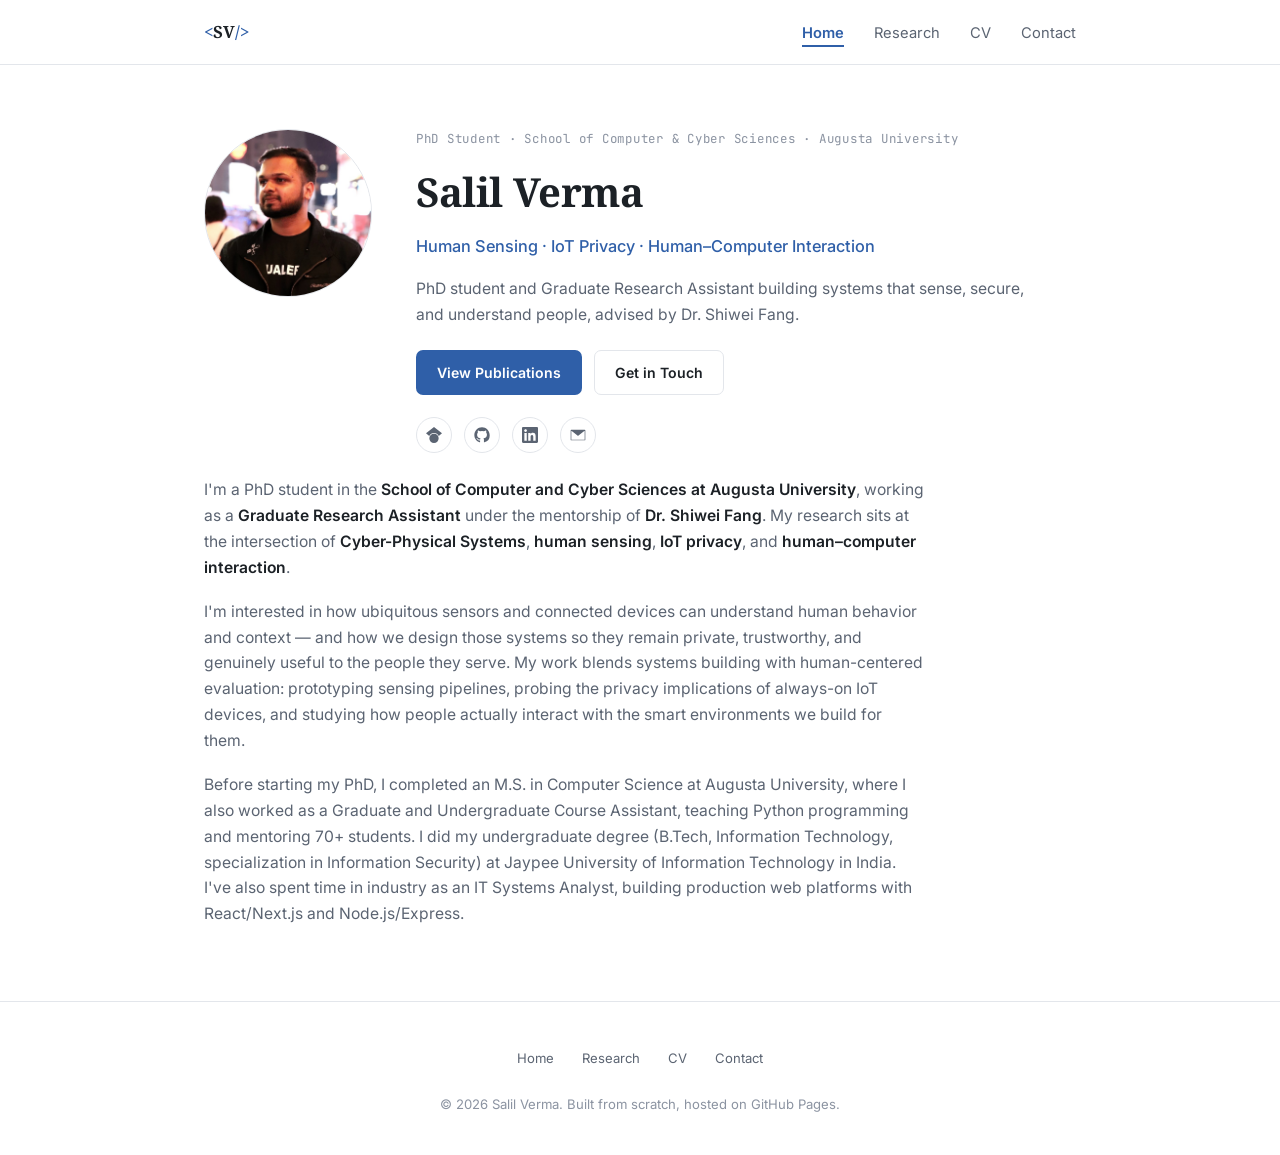
==== commit b04b6f32: "Add LinkedIn link to home and contact pages Co-Authored-By: Claude Sonnet 5 <noreply@anthropic.com> " ====
--- a/index.html
+++ b/index.html
@@ -51,7 +51,8 @@
   "knowsAbout": ["Human Sensing", "IoT Privacy", "Human-Computer Interaction", "Cyber-Physical Systems", "Cyber Security", "Ubiquitous Computing"],
   "sameAs": [
     "https://scholar.google.com/citations?user=LxXRFHMAAAAJ&hl=en",
-    "https://github.com/salil5911"
+    "https://github.com/salil5911",
+    "https://www.linkedin.com/in/salverma"
   ]
 }
 </script>
@@ -105,6 +106,9 @@
         <a href="https://github.com/salil5911" target="_blank" rel="noopener" aria-label="GitHub">
           <svg viewBox="0 0 24 24" fill="currentColor" aria-hidden="true"><path d="M12 .5C5.73.5.5 5.73.5 12c0 5.08 3.29 9.39 7.86 10.91.58.1.79-.25.79-.56 0-.27-.01-1.17-.02-2.12-3.2.7-3.88-1.36-3.88-1.36-.52-1.33-1.28-1.69-1.28-1.69-1.04-.71.08-.69.08-.69 1.15.08 1.76 1.18 1.76 1.18 1.03 1.76 2.7 1.25 3.36.96.1-.75.4-1.25.73-1.54-2.55-.29-5.24-1.28-5.24-5.69 0-1.26.45-2.29 1.18-3.09-.12-.29-.51-1.46.11-3.05 0 0 .97-.31 3.18 1.18a11.1 11.1 0 0 1 5.8 0c2.2-1.49 3.17-1.18 3.17-1.18.63 1.59.24 2.76.12 3.05.73.8 1.18 1.83 1.18 3.09 0 4.42-2.7 5.4-5.26 5.68.41.36.78 1.06.78 2.14 0 1.55-.01 2.79-.01 3.17 0 .31.21.67.8.56A10.52 10.52 0 0 0 23.5 12C23.5 5.73 18.27.5 12 .5z"/></svg>
         </a>
+        <a href="https://www.linkedin.com/in/salverma" target="_blank" rel="noopener" aria-label="LinkedIn">
+          <svg viewBox="0 0 24 24" fill="currentColor" aria-hidden="true"><path d="M20.447 20.452h-3.554v-5.569c0-1.327-.027-3.037-1.852-3.037-1.853 0-2.136 1.445-2.136 2.939v5.667H9.351V9h3.414v1.561h.046c.477-.9 1.637-1.85 3.37-1.85 3.601 0 4.267 2.37 4.267 5.455v6.286zM5.337 7.433c-1.144 0-2.063-.926-2.063-2.065 0-1.138.92-2.063 2.063-2.063 1.14 0 2.064.925 2.064 2.063 0 1.139-.925 2.065-2.064 2.065zm1.782 13.019H3.555V9h3.564v11.452zM22.225 0H1.771C.792 0 0 .774 0 1.729v20.542C0 23.227.792 24 1.771 24h20.451C23.2 24 24 23.227 24 22.271V1.729C24 .774 23.2 0 22.222 0h.003z"/></svg>
+        </a>
         <a href="mailto:salverma@augusta.edu" aria-label="Email">
           <svg viewBox="0 0 24 24" fill="currentColor" aria-hidden="true"><path d="M2 4h20a1 1 0 0 1 1 1v14a1 1 0 0 1-1 1H2a1 1 0 0 1-1-1V5a1 1 0 0 1 1-1zm19.4 2.1-9.1 7.1a.5.5 0 0 1-.6 0L2.6 6.1A.4.4 0 0 0 2 6.4V19h20V6.4a.4.4 0 0 0-.6-.3z"/></svg>
         </a>
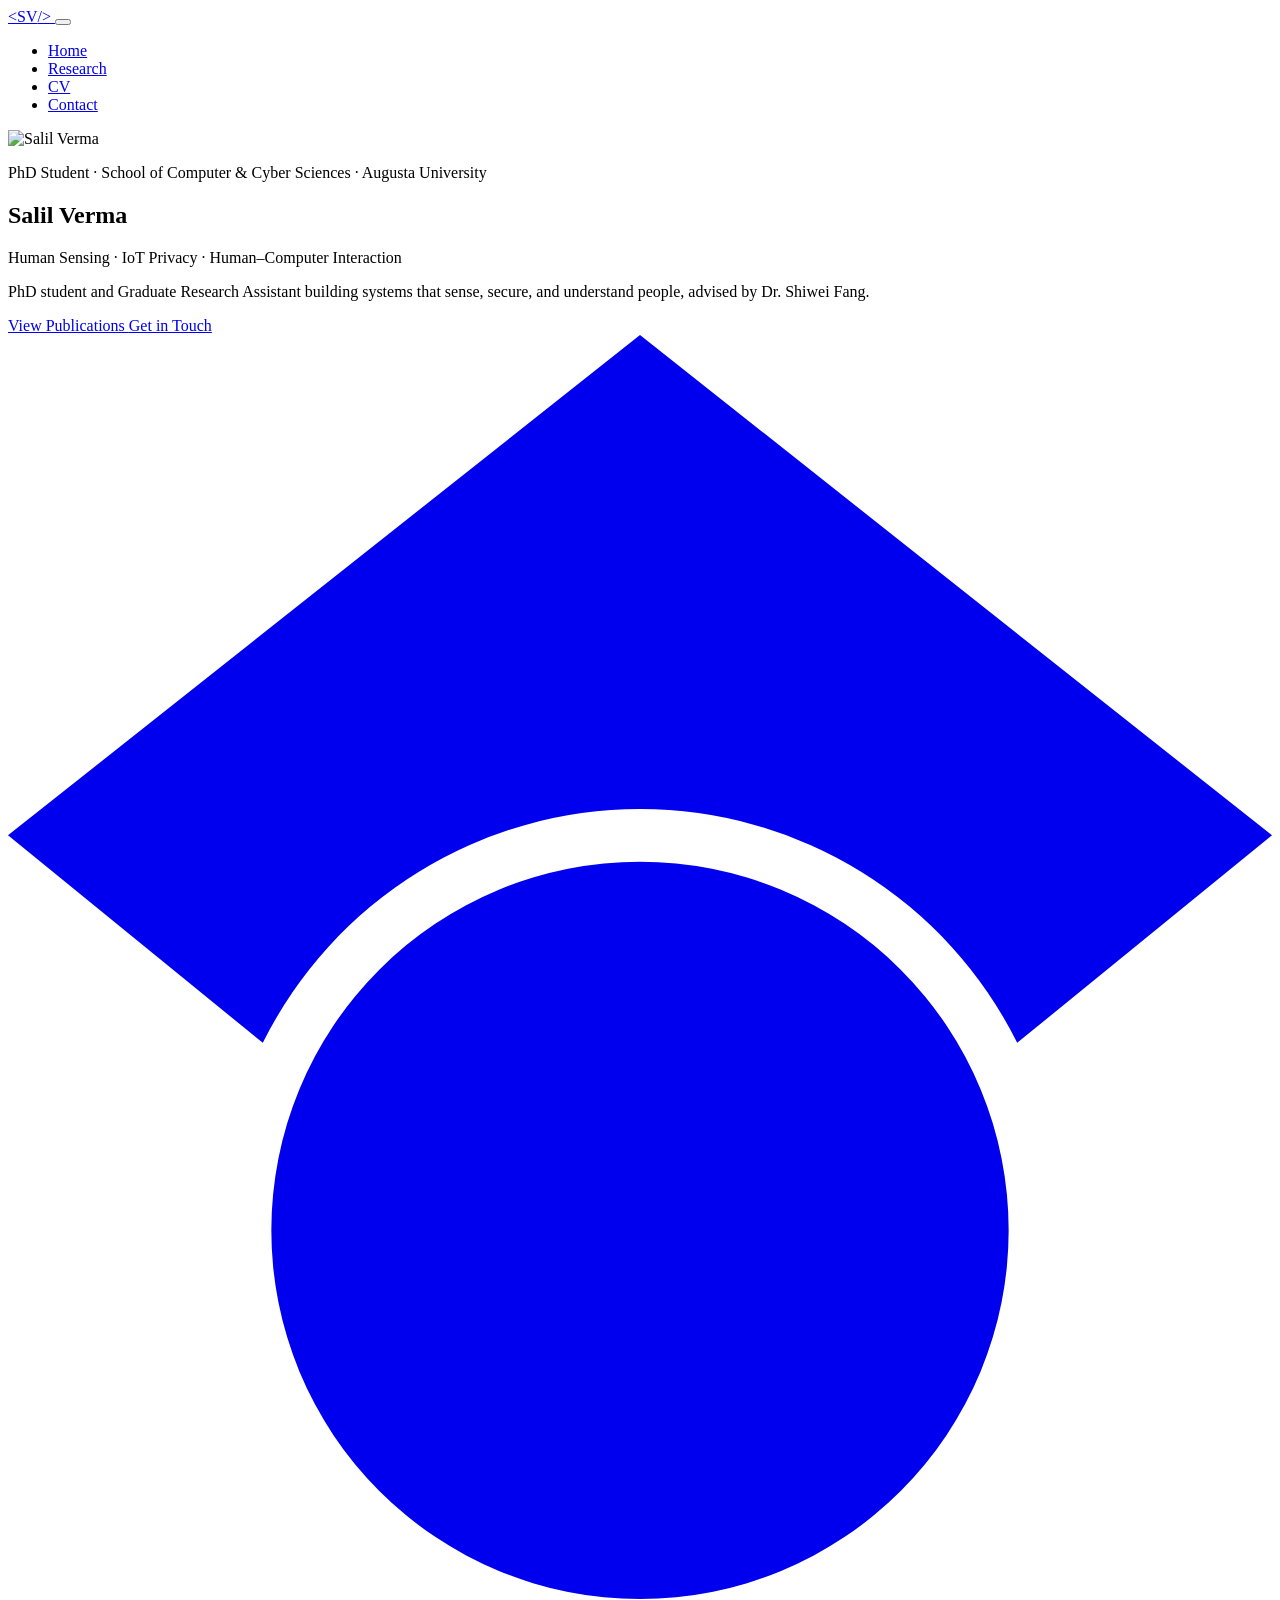
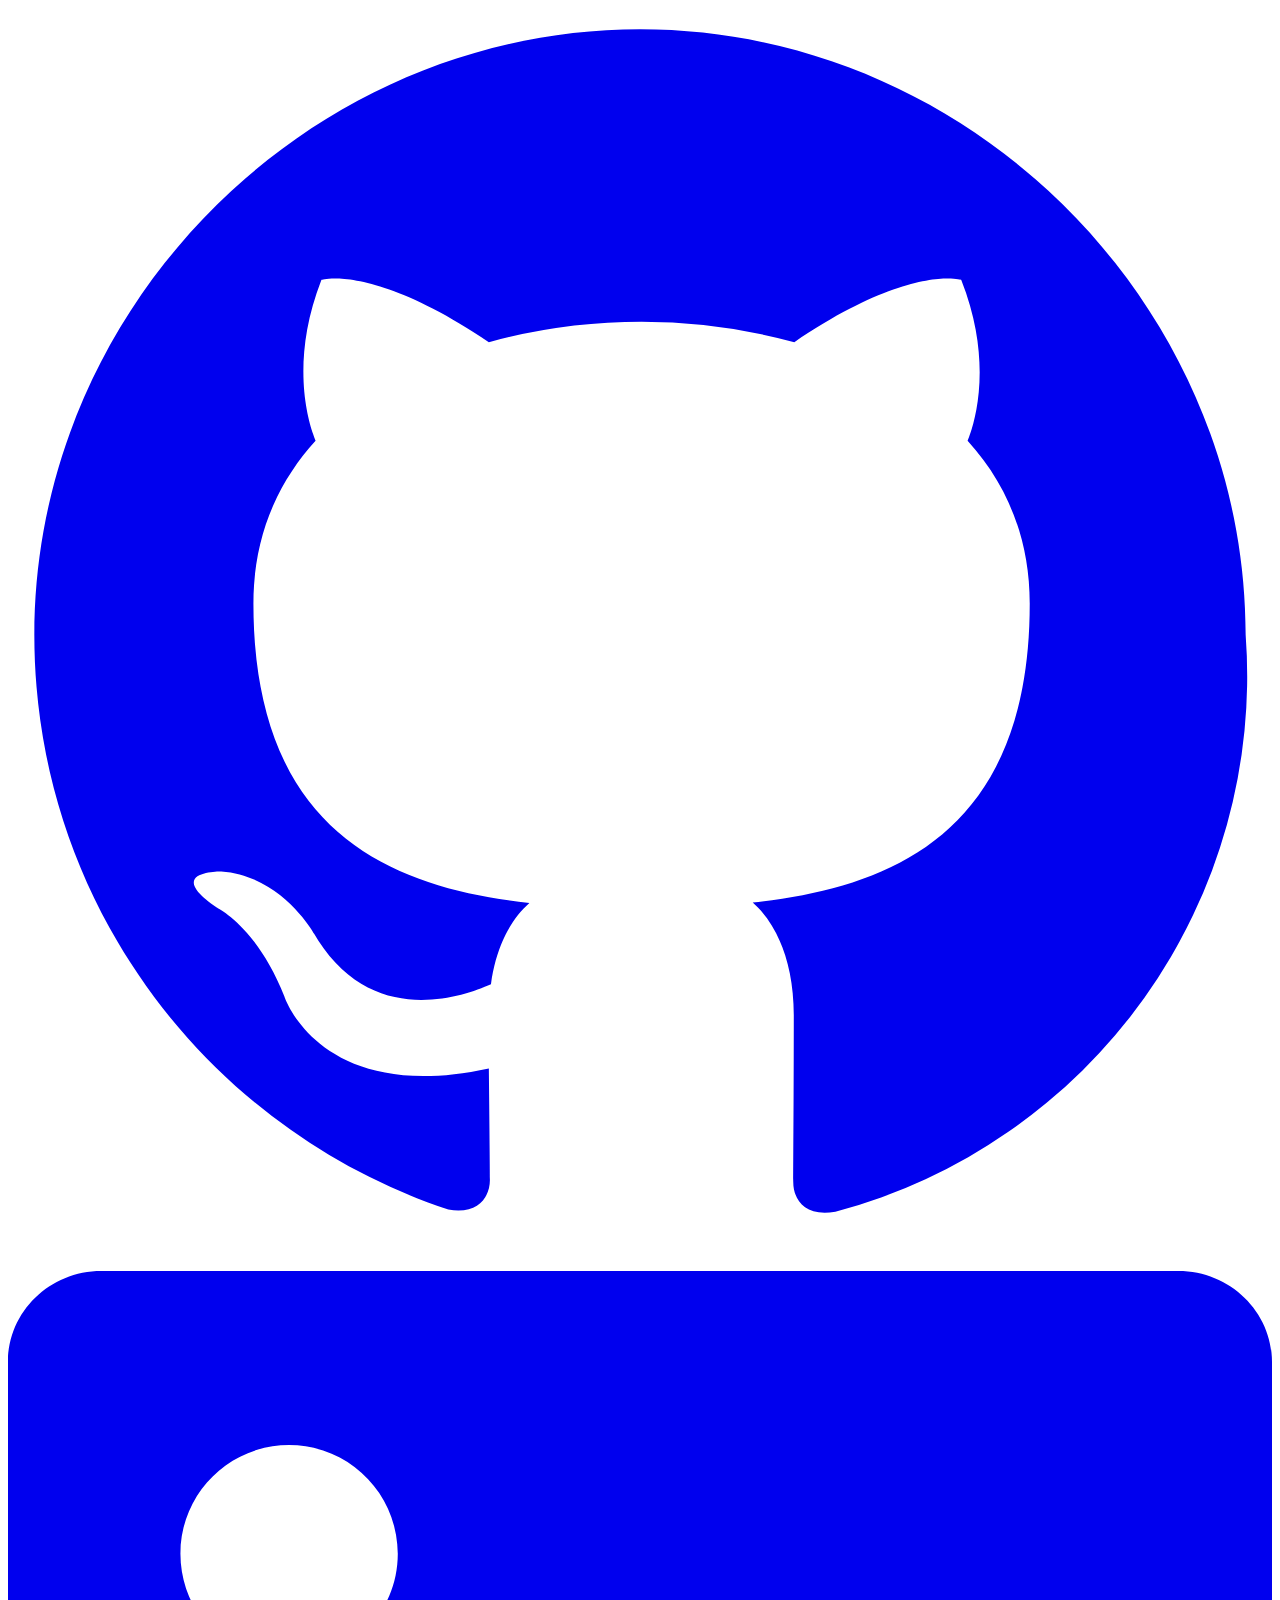
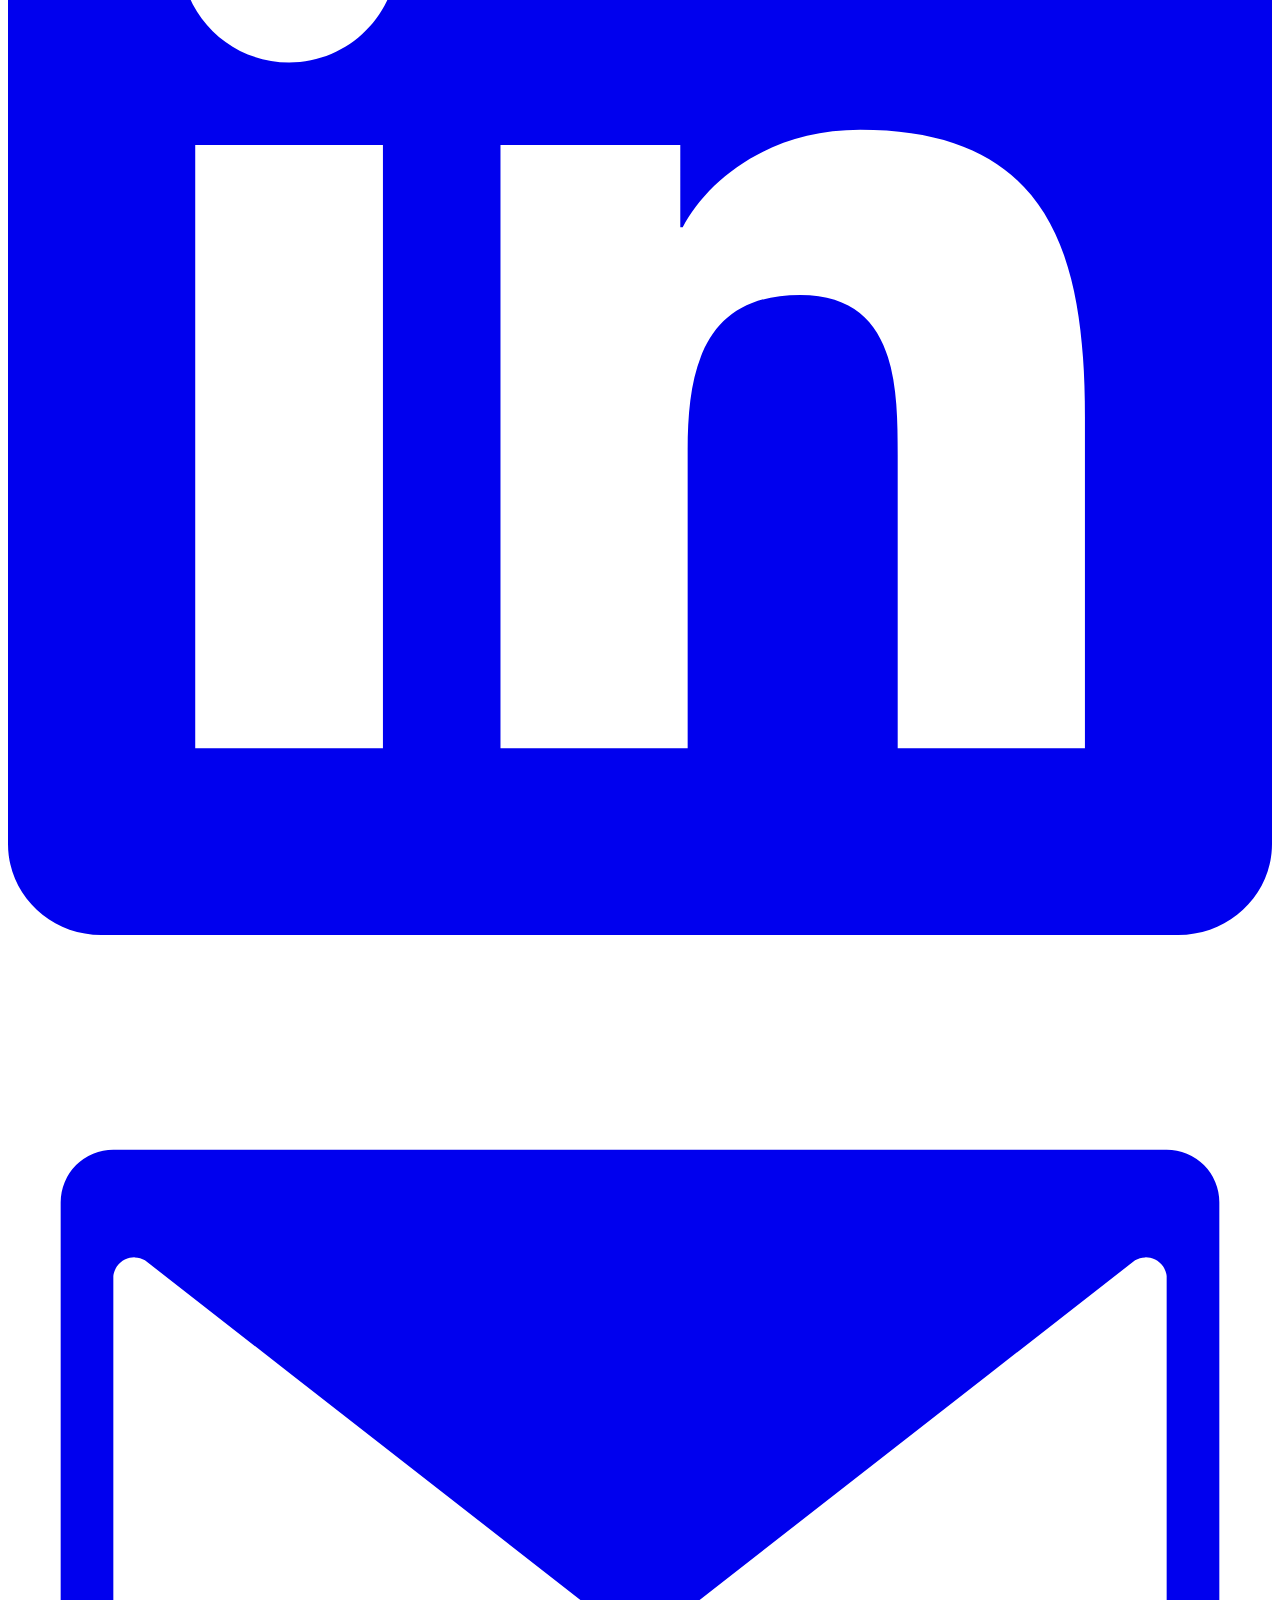
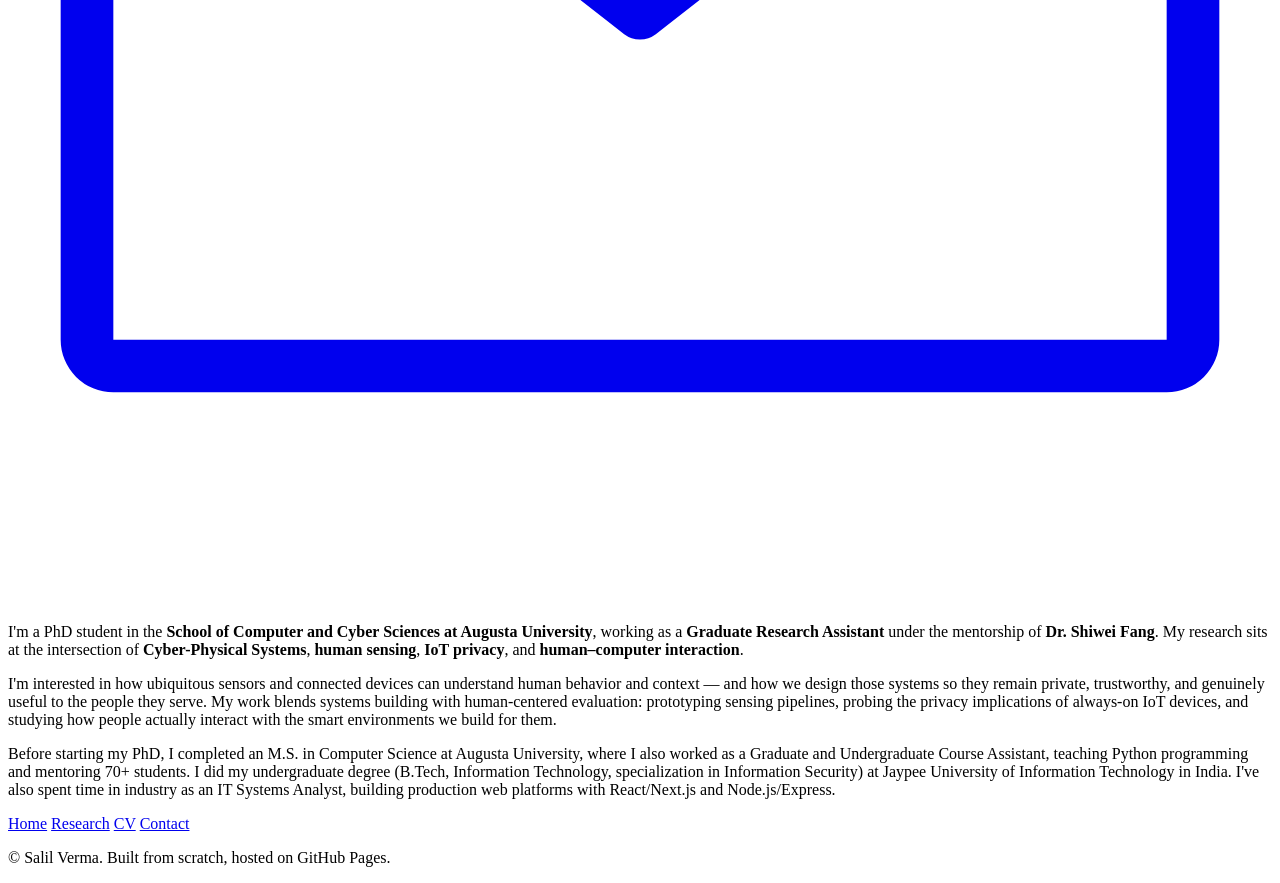
==== commit dfcd9bee: "Serve clean URLs without .html/filenames in the address bar research.html, cv.html, and contact.html" ====
--- a/index.html
+++ b/index.html
@@ -24,11 +24,11 @@
 <meta name="twitter:description" content="PhD student at the School of Computer and Cyber Sciences, Augusta University. Researching human sensing, IoT privacy, and human-computer interaction.">
 <meta name="twitter:image" content="https://salil5911.github.io/Personal_Web/assets/img/og-image.png">
 
-<link rel="icon" type="image/svg+xml" href="assets/img/favicon.svg">
+<link rel="icon" type="image/svg+xml" href="/Personal_Web/assets/img/favicon.svg">
 <link rel="preconnect" href="https://fonts.googleapis.com">
 <link rel="preconnect" href="https://fonts.gstatic.com" crossorigin>
 <link href="https://fonts.googleapis.com/css2?family=Noto+Serif:wght@400;600;700&family=Inter:wght@400;500;600;700&family=JetBrains+Mono:wght@400;500&display=swap" rel="stylesheet">
-<link rel="stylesheet" href="assets/css/style.css">
+<link rel="stylesheet" href="/Personal_Web/assets/css/style.css">
 
 <script type="application/ld+json">
 {
@@ -61,17 +61,17 @@
 
 <header class="nav-wrap">
   <nav class="nav" aria-label="Primary">
-    <a href="index.html" class="nav-logo" aria-label="Salil Verma — home">
+    <a href="/Personal_Web/" class="nav-logo" aria-label="Salil Verma — home">
       <span class="nav-logo-bracket">&lt;</span>SV<span class="nav-logo-bracket">/&gt;</span>
     </a>
     <button class="nav-toggle" id="nav-toggle" aria-expanded="false" aria-controls="nav-links" aria-label="Toggle menu">
       <span></span><span></span><span></span>
     </button>
     <ul class="nav-links" id="nav-links">
-      <li><a href="index.html" class="active">Home</a></li>
-      <li><a href="research.html">Research</a></li>
-      <li><a href="cv.html">CV</a></li>
-      <li><a href="contact.html">Contact</a></li>
+      <li><a href="/Personal_Web/" class="active">Home</a></li>
+      <li><a href="/Personal_Web/research/">Research</a></li>
+      <li><a href="/Personal_Web/cv/">CV</a></li>
+      <li><a href="/Personal_Web/contact/">Contact</a></li>
     </ul>
   </nav>
 </header>
@@ -81,7 +81,7 @@
   <!-- INTRO -->
   <section class="intro">
     <div class="intro-photo reveal">
-      <img src="assets/img/profile.jpg" alt="Salil Verma" width="168" height="168" loading="eager">
+      <img src="/Personal_Web/assets/img/profile.jpg" alt="Salil Verma" width="168" height="168" loading="eager">
     </div>
     <div class="intro-content">
       <p class="intro-eyebrow reveal">PhD Student &middot; School of Computer &amp; Cyber Sciences &middot; Augusta University</p>
@@ -95,7 +95,7 @@
         <a class="btn btn-primary" href="https://scholar.google.com/citations?user=LxXRFHMAAAAJ&hl=en" target="_blank" rel="noopener">
           View Publications
         </a>
-        <a class="btn btn-ghost" href="contact.html">
+        <a class="btn btn-ghost" href="/Personal_Web/contact/">
           Get in Touch
         </a>
       </div>
@@ -146,14 +146,14 @@
 
 <footer class="site-footer">
   <nav class="footer-links" aria-label="Footer">
-    <a href="index.html">Home</a>
-    <a href="research.html">Research</a>
-    <a href="cv.html">CV</a>
-    <a href="contact.html">Contact</a>
+    <a href="/Personal_Web/">Home</a>
+    <a href="/Personal_Web/research/">Research</a>
+    <a href="/Personal_Web/cv/">CV</a>
+    <a href="/Personal_Web/contact/">Contact</a>
   </nav>
   <p>&copy; <span id="year"></span> Salil Verma. Built from scratch, hosted on GitHub Pages.</p>
 </footer>
 
-<script src="assets/js/main.js"></script>
+<script src="/Personal_Web/assets/js/main.js"></script>
 </body>
 </html>
